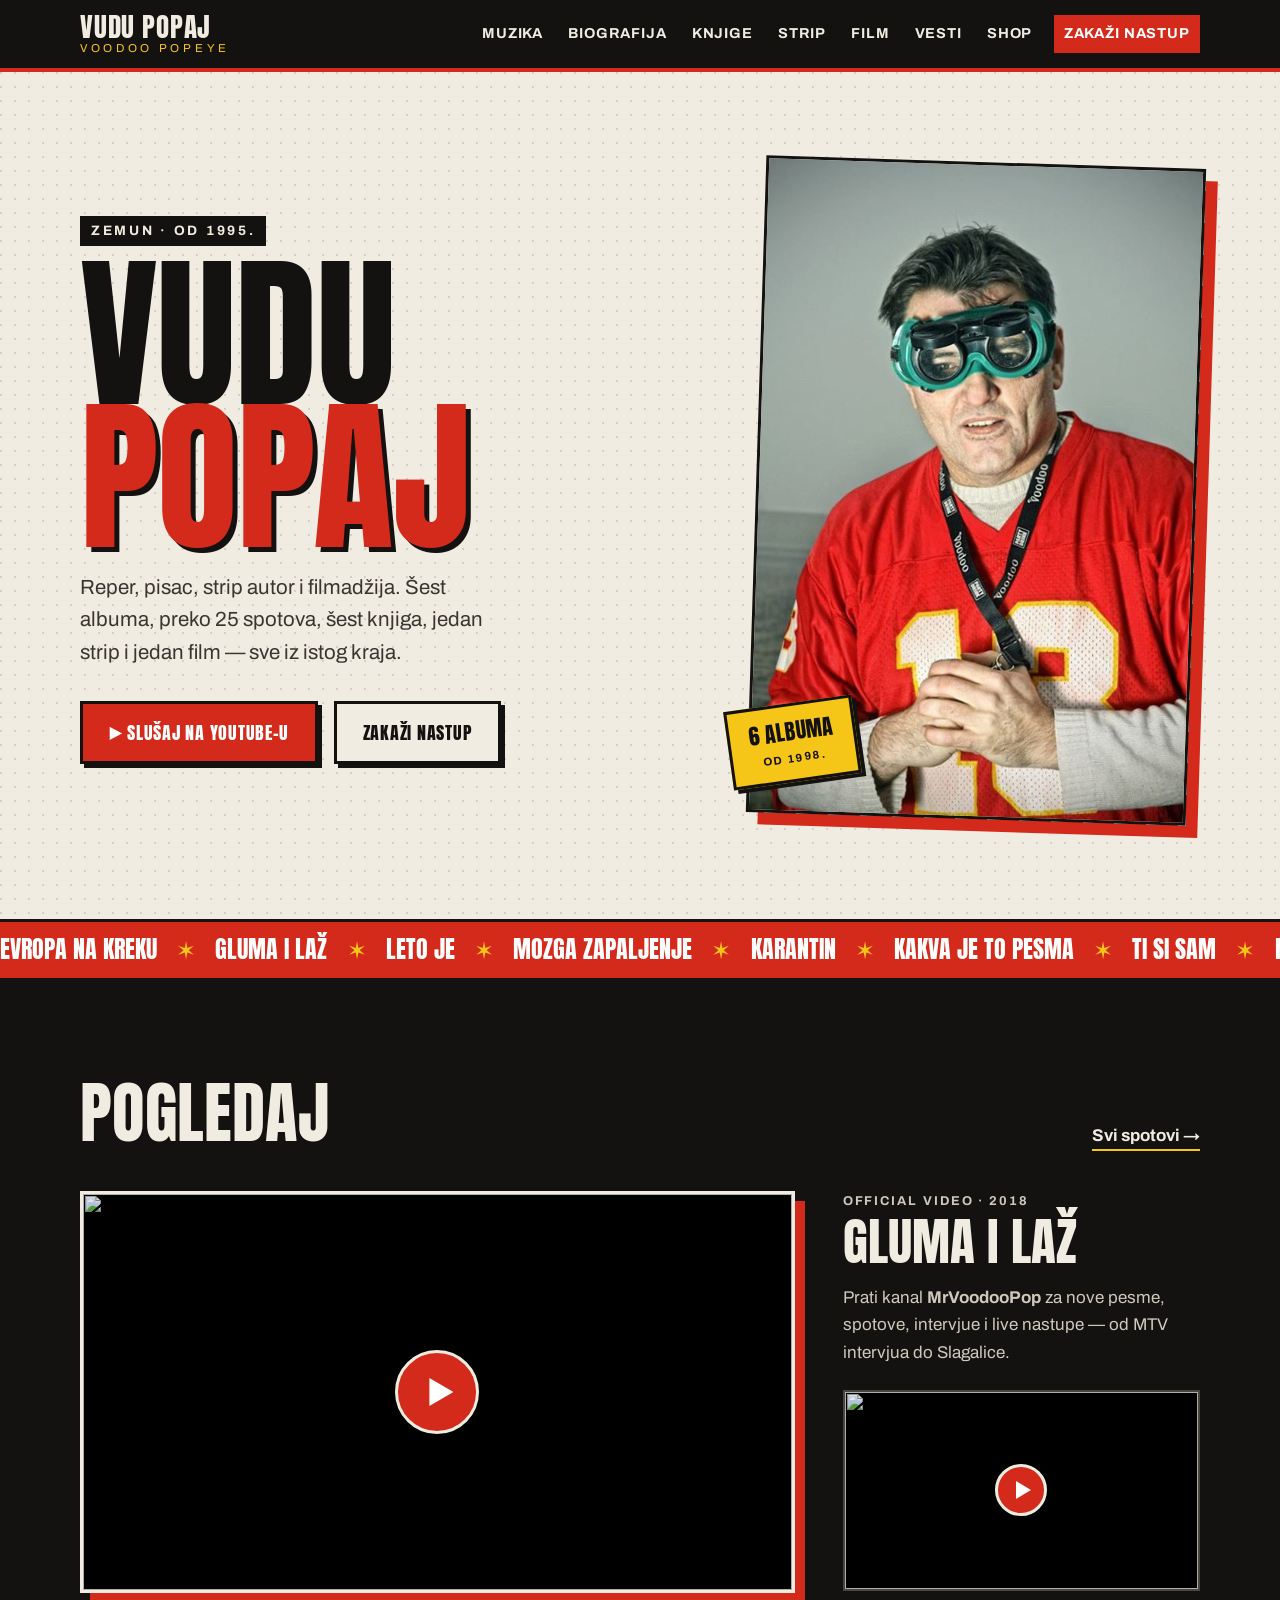
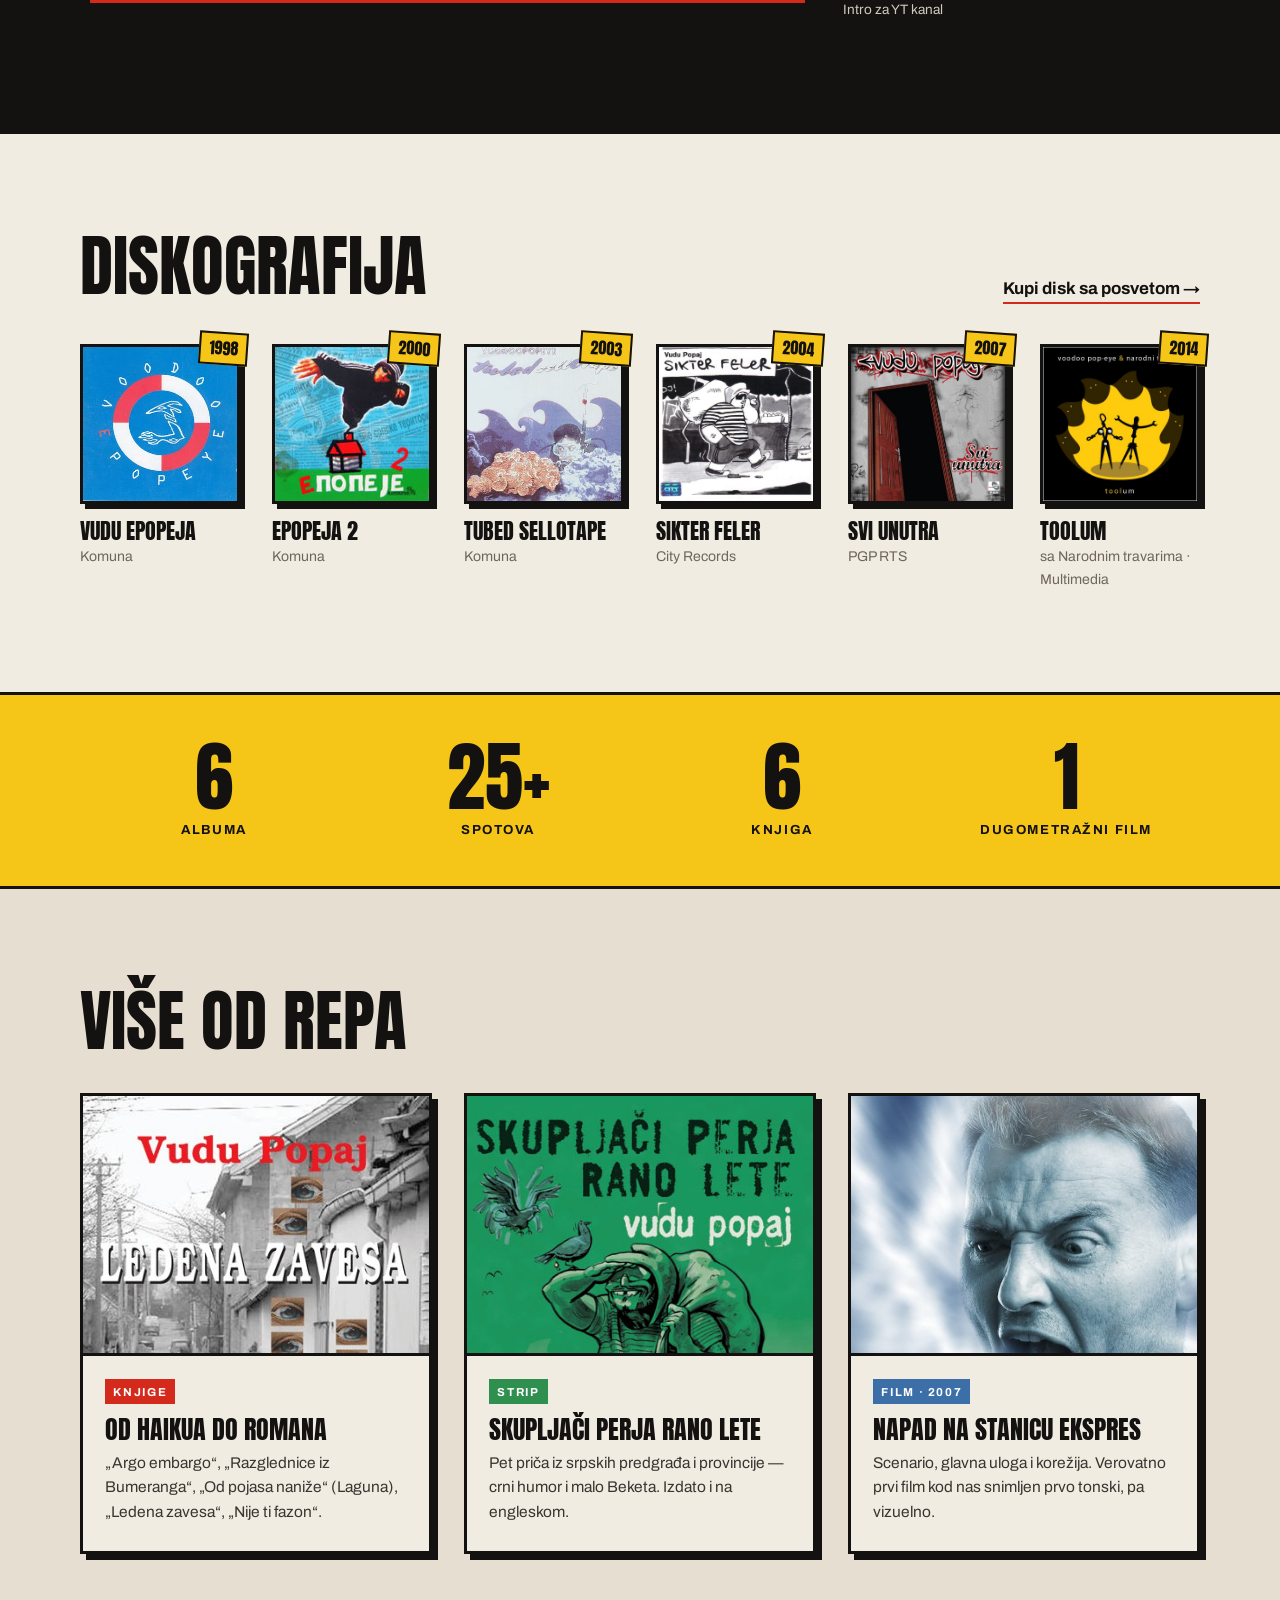
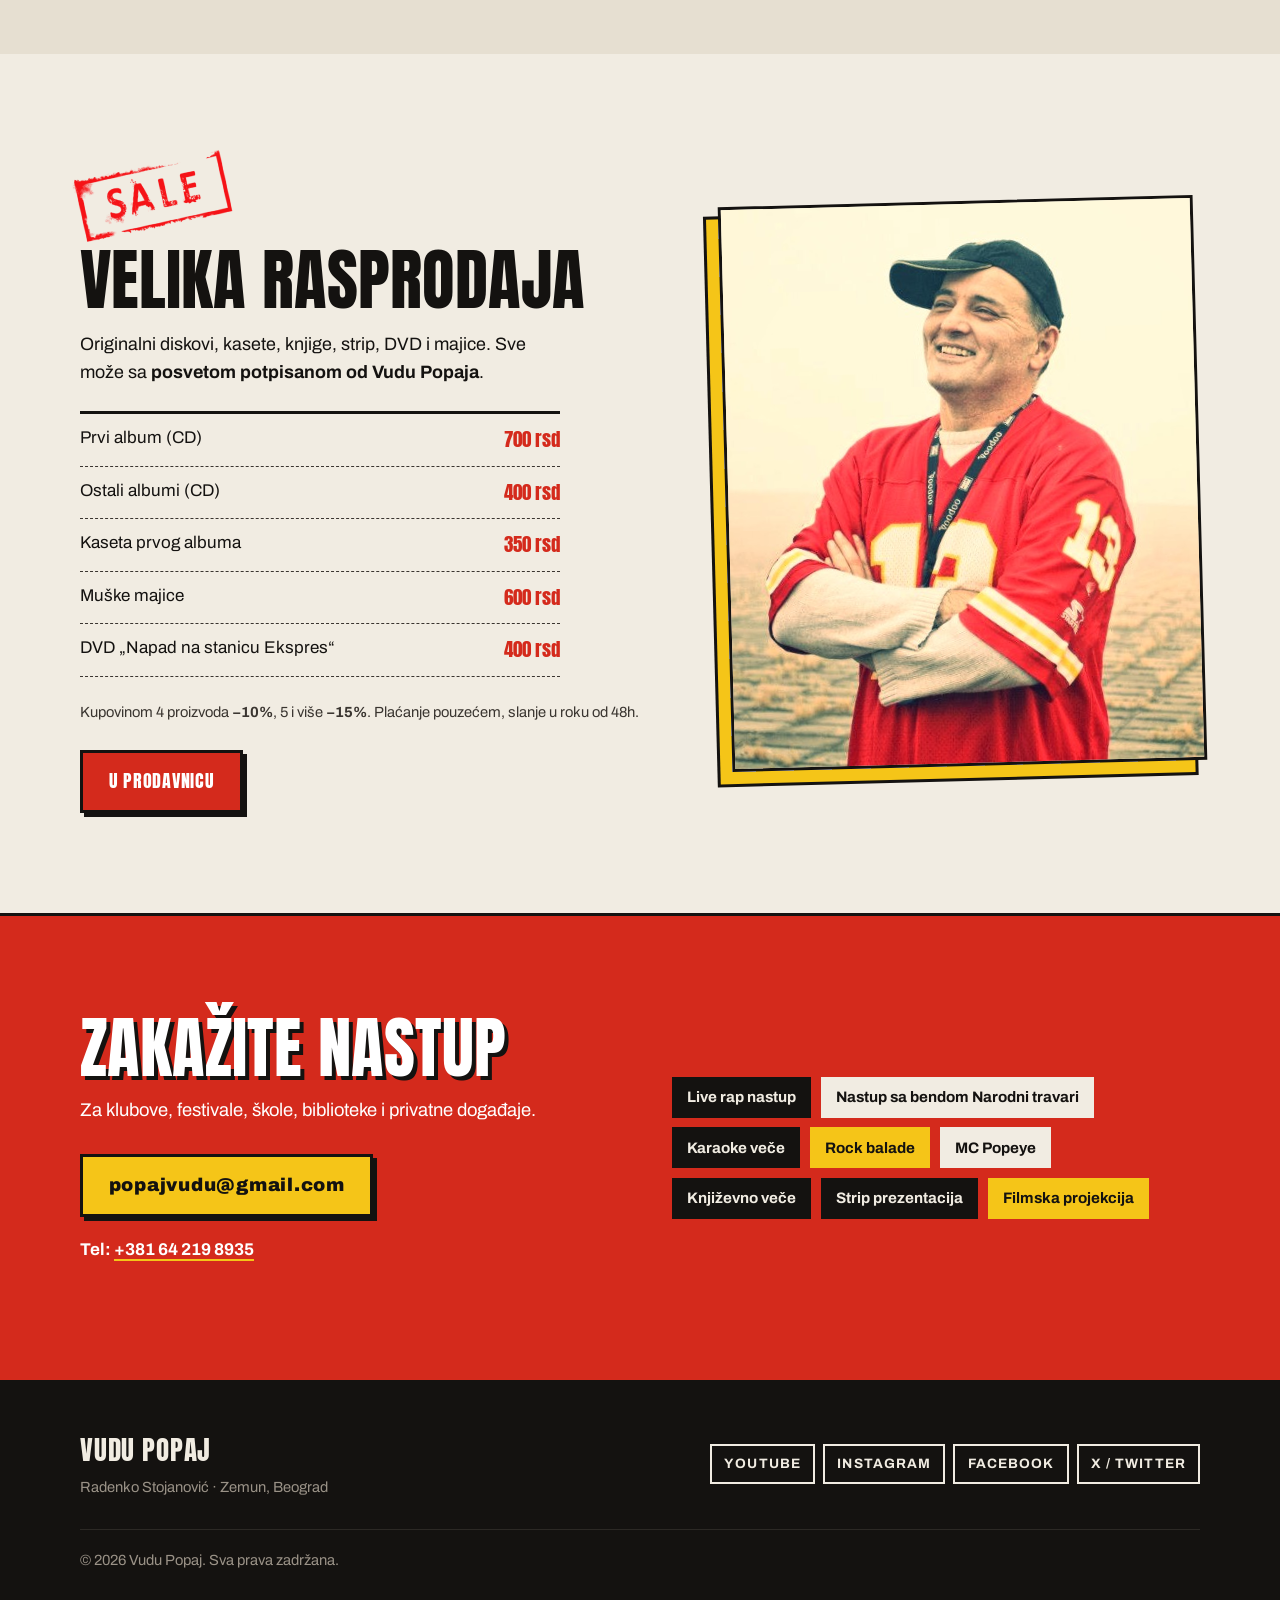
==== index.html @ 876f8668 "Novi sajt Vudu Popaj: 9 strana, shop sa korpom, booking, 404 Sadržaj prenet sa starog Wix sajta (vud" ====
<!doctype html>
<html lang="sr-Latn">
<head>
  <meta charset="utf-8">
  <meta name="viewport" content="width=device-width, initial-scale=1">
  <title>Vudu Popaj — Voodoo Popeye | Zvanični sajt</title>
  <meta name="description" content="Vudu Popaj (Voodoo Popeye) — reper, pisac, strip autor i filmski autor iz Zemuna. Muzika, knjige, strip, film, prodavnica i zakazivanje nastupa.">
  <link rel="icon" href="assets/favicon.svg" type="image/svg+xml">
  <link rel="apple-touch-icon" href="assets/apple-touch-icon.png">
  <meta name="theme-color" content="#141210">
  <!-- Pregled linka pri deljenju (Facebook, Viber, WhatsApp, X) -->
  <meta property="og:type" content="website">
  <meta property="og:site_name" content="Vudu Popaj">
  <meta property="og:locale" content="sr_RS">
  <meta property="og:title" content="Vudu Popaj — Voodoo Popeye | Zvanični sajt">
  <meta property="og:description" content="Vudu Popaj (Voodoo Popeye) — reper, pisac, strip autor i filmski autor iz Zemuna. Muzika, knjige, strip, film, prodavnica i zakazivanje nastupa.">
  <meta property="og:url" content="https://lolic89.github.io/voodoo/">
  <meta property="og:image" content="https://lolic89.github.io/voodoo/assets/og-image.jpg">
  <meta property="og:image:width" content="1200">
  <meta property="og:image:height" content="630">
  <meta name="twitter:card" content="summary_large_image">
  <link rel="canonical" href="https://lolic89.github.io/voodoo/">
  <link rel="preconnect" href="https://fonts.googleapis.com">
  <link rel="preconnect" href="https://fonts.gstatic.com" crossorigin>
  <link href="https://fonts.googleapis.com/css2?family=Anton&family=Archivo:wght@400;500;700;900&display=swap" rel="stylesheet">
  <link rel="stylesheet" href="css/style.css">
</head>
<body>

<!-- HEADER:START -->
<header class="site-header">
  <div class="wrap header-inner">
    <a href="index.html" class="logo" aria-label="Vudu Popaj — početna">
      <span class="logo-main">VUDU POPAJ</span>
      <span class="logo-sub">voodoo popeye</span>
    </a>
    <button class="nav-toggle" aria-expanded="false" aria-controls="main-nav">
      <span class="sr-only">Meni</span><span></span><span></span><span></span>
    </button>
    <nav id="main-nav" class="main-nav">
      <a href="muzika.html">Muzika</a>
      <a href="biografija.html">Biografija</a>
      <a href="knjige.html">Knjige</a>
      <a href="strip.html">Strip</a>
      <a href="film.html">Film</a>
      <a href="vesti.html">Vesti</a>
      <a href="prodavnica.html">Shop</a>
      <a href="nastupi.html" class="nav-cta">Zakaži nastup</a>
    </nav>
  </div>
</header>
<!-- HEADER:END -->

<main>

  <!-- ============ HERO ============ -->
  <section class="hero">
    <div class="wrap hero-grid">
      <div class="hero-text">
        <p class="kicker">Zemun &middot; od 1995.</p>
        <h1 class="hero-title">
          <span>Vudu</span>
          <span class="red">Popaj</span>
        </h1>
        <p class="hero-lead">
          Reper, pisac, strip autor i filmadžija. Šest albuma, preko 25 spotova,
          šest knjiga, jedan strip i jedan film — sve iz istog kraja.
        </p>
        <div class="hero-actions">
          <a class="btn btn-red" href="https://www.youtube.com/user/MrVoodooPop" target="_blank" rel="noopener">&#9654; Slušaj na YouTube-u</a>
          <a class="btn btn-ghost" href="nastupi.html">Zakaži nastup</a>
        </div>
      </div>
      <div class="hero-photo">
        <img src="assets/img/popaj-naocare.jpg" alt="Vudu Popaj u crvenom dresu sa zaštitnim naočarima" width="480" height="720">
        <span class="sticker sticker-yellow">6 albuma<br><small>od 1998.</small></span>
      </div>
    </div>
  </section>

  <!-- ============ TICKER ============ -->
  <div class="ticker" aria-hidden="true">
    <div class="ticker-track">
      <span>Evropa na kreku</span><span>Gluma i laž</span><span>Leto je</span><span>Mozga zapaljenje</span><span>Karantin</span><span>Kakva je to pesma</span><span>Ti si sam</span><span>Nemoj go u koprive</span><span>10 zapovesti</span>
      <span>Evropa na kreku</span><span>Gluma i laž</span><span>Leto je</span><span>Mozga zapaljenje</span><span>Karantin</span><span>Kakva je to pesma</span><span>Ti si sam</span><span>Nemoj go u koprive</span><span>10 zapovesti</span>
    </div>
  </div>

  <!-- ============ VIDEO ============ -->
  <section class="section video-section">
    <div class="wrap">
      <div class="section-head">
        <h2 class="section-title">Pogledaj</h2>
        <a class="link-arrow" href="muzika.html">Svi spotovi &rarr;</a>
      </div>
      <div class="video-grid">
        <div class="yt yt-main" data-id="Inr8miug-hM" data-title="Voodoo Popeye — Gluma i laž (Official Video) 2018">
          <img src="https://i.ytimg.com/vi/Inr8miug-hM/maxresdefault.jpg" alt="" loading="lazy">
          <button class="yt-play" aria-label="Pusti: Gluma i laž"></button>
        </div>
        <div class="video-side">
          <p class="video-label">Official video &middot; 2018</p>
          <h3 class="video-title">Gluma i laž</h3>
          <p>Prati kanal <strong>MrVoodooPop</strong> za nove pesme, spotove, intervjue i live nastupe — od MTV intervjua do Slagalice.</p>
          <div class="yt yt-small" data-id="f3SfybZRH_U" data-title="MrVoodooPop — intro za YouTube kanal">
            <img src="https://i.ytimg.com/vi/f3SfybZRH_U/hqdefault.jpg" alt="" loading="lazy">
            <button class="yt-play" aria-label="Pusti: intro za YouTube kanal"></button>
          </div>
          <p class="caption">Intro za YT kanal</p>
        </div>
      </div>
    </div>
  </section>

  <!-- ============ DISKOGRAFIJA ============ -->
  <section class="section discography">
    <div class="wrap">
      <div class="section-head">
        <h2 class="section-title">Diskografija</h2>
        <a class="link-arrow" href="prodavnica.html">Kupi disk sa posvetom &rarr;</a>
      </div>
      <ol class="albums">
        <li class="album">
          <img src="assets/img/album-vudu-epopeja.jpg" alt="Omot albuma Vudu epopeja" loading="lazy">
          <span class="album-year">1998</span>
          <h3>Vudu epopeja</h3>
          <p>Komuna</p>
        </li>
        <li class="album">
          <img src="assets/img/album-epopeja-2.jpg" alt="Omot albuma Epopeja 2" loading="lazy">
          <span class="album-year">2000</span>
          <h3>Epopeja 2</h3>
          <p>Komuna</p>
        </li>
        <li class="album">
          <img src="assets/img/album-tubed-sellotape.jpg" alt="Omot albuma Tubed sellotape" loading="lazy">
          <span class="album-year">2003</span>
          <h3>Tubed sellotape</h3>
          <p>Komuna</p>
        </li>
        <li class="album">
          <img src="assets/img/album-sikter-feler.jpg" alt="Omot albuma Sikter feler" loading="lazy">
          <span class="album-year">2004</span>
          <h3>Sikter feler</h3>
          <p>City Records</p>
        </li>
        <li class="album">
          <img src="assets/img/album-svi-unutra.jpg" alt="Omot albuma Svi unutra" loading="lazy">
          <span class="album-year">2007</span>
          <h3>Svi unutra</h3>
          <p>PGP RTS</p>
        </li>
        <li class="album">
          <img src="assets/img/album-toolum.jpg" alt="Omot albuma ToolUM" loading="lazy">
          <span class="album-year">2014</span>
          <h3>ToolUM</h3>
          <p>sa Narodnim travarima &middot; Multimedia</p>
        </li>
      </ol>
    </div>
  </section>

  <!-- ============ STATS ============ -->
  <section class="stats">
    <div class="wrap stats-grid">
      <div><strong>6</strong><span>albuma</span></div>
      <div><strong>25+</strong><span>spotova</span></div>
      <div><strong>6</strong><span>knjiga</span></div>
      <div><strong>1</strong><span>dugometražni film</span></div>
    </div>
  </section>

  <!-- ============ VIŠE OD REPA ============ -->
  <section class="section beyond">
    <div class="wrap">
      <div class="section-head">
        <h2 class="section-title">Više od repa</h2>
      </div>
      <div class="cards">
        <a class="card" href="knjige.html">
          <div class="card-img"><img src="assets/img/knjiga-ledena-zavesa.jpg" alt="Korica romana Ledena zavesa" loading="lazy"></div>
          <div class="card-body">
            <span class="tag">Knjige</span>
            <h3>Od haikua do romana</h3>
            <p>„Argo embargo“, „Razglednice iz Bumeranga“, „Od pojasa naniže“ (Laguna), „Ledena zavesa“, „Nije ti fazon“.</p>
          </div>
        </a>
        <a class="card" href="strip.html">
          <div class="card-img"><img src="assets/img/strip-skupljaci-perja.jpg" alt="Korica stripa Skupljači perja rano lete" loading="lazy"></div>
          <div class="card-body">
            <span class="tag tag-green">Strip</span>
            <h3>Skupljači perja rano lete</h3>
            <p>Pet priča iz srpskih predgrađa i provincije — crni humor i malo Beketa. Izdato i na engleskom.</p>
          </div>
        </a>
        <a class="card" href="film.html">
          <div class="card-img"><img src="assets/img/film-napad-na-stanicu-ekspres.jpg" alt="Poster filma Napad na stanicu Ekspres" loading="lazy"></div>
          <div class="card-body">
            <span class="tag tag-blue">Film &middot; 2007</span>
            <h3>Napad na stanicu Ekspres</h3>
            <p>Scenario, glavna uloga i korežija. Verovatno prvi film kod nas snimljen prvo tonski, pa vizuelno.</p>
          </div>
        </a>
      </div>
    </div>
  </section>

  <!-- ============ SHOP ============ -->
  <section class="section shop-teaser">
    <div class="wrap shop-grid">
      <div class="shop-text">
        <img class="sale-stamp" src="assets/img/sale-pecat.png" alt="Sale" width="240">
        <h2 class="section-title">Velika rasprodaja</h2>
        <p class="shop-lead">Originalni diskovi, kasete, knjige, strip, DVD i majice. Sve može sa <strong>posvetom potpisanom od Vudu Popaja</strong>.</p>
        <ul class="price-list">
          <li><span>Prvi album (CD)</span><b>700 rsd</b></li>
          <li><span>Ostali albumi (CD)</span><b>400 rsd</b></li>
          <li><span>Kaseta prvog albuma</span><b>350 rsd</b></li>
          <li><span>Muške majice</span><b>600 rsd</b></li>
          <li><span>DVD „Napad na stanicu Ekspres“</span><b>400 rsd</b></li>
        </ul>
        <p class="small">Kupovinom 4 proizvoda <b>−10%</b>, 5 i više <b>−15%</b>. Plaćanje pouzećem, slanje u roku od 48h.</p>
        <a class="btn btn-red" href="prodavnica.html">U prodavnicu</a>
      </div>
      <div class="shop-photo">
        <img src="assets/img/popaj-osmeh.jpg" alt="Vudu Popaj nasmejan, prekrštenih ruku" loading="lazy">
      </div>
    </div>
  </section>

  <!-- ============ BOOKING ============ -->
  <section class="section booking">
    <div class="wrap booking-grid">
      <div>
        <h2 class="section-title light">Zakažite nastup</h2>
        <p class="booking-lead">Za klubove, festivale, škole, biblioteke i privatne događaje.</p>
        <a class="btn btn-yellow" href="mailto:popajvudu@gmail.com?subject=Zakazivanje%20nastupa">popajvudu@gmail.com</a>
        <p class="booking-phone">Tel: <a href="tel:+381642198935">+381 64 219 8935</a></p>
      </div>
      <ul class="programs">
        <li>Live rap nastup</li>
        <li>Nastup sa bendom Narodni travari</li>
        <li>Karaoke veče</li>
        <li>Rock balade</li>
        <li>MC Popeye</li>
        <li>Književno veče</li>
        <li>Strip prezentacija</li>
        <li>Filmska projekcija</li>
      </ul>
    </div>
  </section>

</main>

<!-- FOOTER:START -->
<footer class="site-footer">
  <div class="wrap footer-inner">
    <div>
      <p class="logo-main">VUDU POPAJ</p>
      <p class="muted">Radenko Stojanović &middot; Zemun, Beograd</p>
    </div>
    <ul class="socials">
      <li><a href="https://www.youtube.com/user/MrVoodooPop" target="_blank" rel="noopener">YouTube</a></li>
      <li><a href="https://www.instagram.com/voodoopopeye/" target="_blank" rel="noopener">Instagram</a></li>
      <li><a href="https://www.facebook.com/VuduPopaj" target="_blank" rel="noopener">Facebook</a></li>
      <li><a href="https://twitter.com/VuduPopaj" target="_blank" rel="noopener">X / Twitter</a></li>
    </ul>
    <p class="muted copyright">&copy; <span id="year">2026</span> Vudu Popaj. Sva prava zadržana.</p>
  </div>
</footer>
<!-- FOOTER:END -->

<script src="js/main.js"></script>
</body>
</html>
---- css/style.css ----
/* =========================================================
   Vudu Popaj — glavni stilovi
   Paleta: papir, tuš, crveni dres, žuta (ToolUM)
   ========================================================= */
:root {
  --paper: #f1ece2;
  --paper-2: #e6dfd1;
  --ink: #141210;
  --ink-2: #3a3530;
  --muted: #6f675d;
  --red: #d42a1c;
  --red-dark: #a81d12;
  --yellow: #f5c518;
  --green: #2f8f4e;
  --blue: #3c6fa8;

  --font-display: "Anton", "Impact", "Arial Narrow Bold", sans-serif;
  --font-body: "Archivo", system-ui, -apple-system, "Segoe UI", Roboto, sans-serif;

  --wrap: 1200px;
  --gutter: clamp(16px, 4vw, 40px);
  --border: 3px solid var(--ink);
  --shadow: 6px 6px 0 var(--ink);
}

*, *::before, *::after { box-sizing: border-box; }

html { scroll-behavior: smooth; }

body {
  margin: 0;
  background: var(--paper);
  color: var(--ink);
  font-family: var(--font-body);
  font-size: 17px;
  line-height: 1.6;
  -webkit-font-smoothing: antialiased;
}

img { max-width: 100%; height: auto; display: block; }
a { color: inherit; }

.sr-only {
  position: absolute; width: 1px; height: 1px; padding: 0; margin: -1px;
  overflow: hidden; clip: rect(0 0 0 0); white-space: nowrap; border: 0;
}

.wrap {
  max-width: var(--wrap);
  margin-inline: auto;
  padding-inline: var(--gutter);
}

/* ---------- Dugmad ---------- */
.btn {
  display: inline-block;
  font-family: var(--font-display);
  font-size: 1.15rem;
  letter-spacing: .04em;
  text-transform: uppercase;
  text-decoration: none;
  padding: .75em 1.4em;
  border: var(--border);
  box-shadow: 4px 4px 0 var(--ink);
  transition: transform .12s ease, box-shadow .12s ease;
}
.btn:hover { transform: translate(-2px, -2px); box-shadow: 6px 6px 0 var(--ink); }
.btn:active { transform: translate(2px, 2px); box-shadow: 2px 2px 0 var(--ink); }
.btn-red { background: var(--red); color: #fff; }
.btn-ghost { background: var(--paper); color: var(--ink); }
.btn-yellow { background: var(--yellow); color: var(--ink); }

.link-arrow {
  font-weight: 700;
  text-decoration: none;
  border-bottom: 2px solid var(--red);
  white-space: nowrap;
}
.link-arrow:hover { color: var(--red); }

/* ---------- Header ---------- */
.site-header {
  position: sticky;
  top: 0;
  z-index: 50;
  background: var(--ink);
  color: var(--paper);
  border-bottom: 4px solid var(--red);
}
.header-inner {
  display: flex;
  align-items: center;
  justify-content: space-between;
  gap: 1rem;
  min-height: 68px;
}
.logo { text-decoration: none; display: flex; flex-direction: column; line-height: 1; }
.logo-main {
  font-family: var(--font-display);
  font-size: 1.7rem;
  letter-spacing: .03em;
  margin: 0;
}
.logo-sub {
  font-size: .72rem;
  text-transform: uppercase;
  letter-spacing: .32em;
  color: var(--yellow);
  margin-top: 3px;
}
.main-nav { display: flex; align-items: center; gap: .3rem; }
.main-nav a {
  text-decoration: none;
  font-weight: 700;
  font-size: .9rem;
  text-transform: uppercase;
  letter-spacing: .06em;
  padding: .5em .7em;
}
.main-nav a:hover { color: var(--yellow); }
.main-nav .nav-cta {
  background: var(--red);
  color: #fff;
  margin-left: .4rem;
}
.main-nav .nav-cta:hover { background: var(--yellow); color: var(--ink); }

.nav-toggle {
  display: none;
  background: none;
  border: 0;
  padding: 10px;
  cursor: pointer;
}
.nav-toggle span:not(.sr-only) {
  display: block;
  width: 26px;
  height: 3px;
  background: var(--paper);
  margin: 5px 0;
  transition: transform .2s, opacity .2s;
}

@media (max-width: 960px) {
  .nav-toggle { display: block; }
  .main-nav {
    position: absolute;
    top: 100%;
    left: 0;
    right: 0;
    flex-direction: column;
    align-items: stretch;
    background: var(--ink);
    border-bottom: 4px solid var(--red);
    padding: .5rem var(--gutter) 1.2rem;
    display: none;
  }
  .main-nav.open { display: flex; }
  .main-nav a { padding: .8em 0; border-bottom: 1px solid #2c2925; font-size: 1rem; }
  .main-nav .nav-cta { margin: 1rem 0 0; text-align: center; border: 0; }
  .nav-toggle[aria-expanded="true"] span:nth-child(2) { transform: translateY(8px) rotate(45deg); }
  .nav-toggle[aria-expanded="true"] span:nth-child(3) { opacity: 0; }
  .nav-toggle[aria-expanded="true"] span:nth-child(4) { transform: translateY(-8px) rotate(-45deg); }
}

/* ---------- Hero ---------- */
.hero {
  position: relative;
  overflow: hidden;
  padding-block: clamp(40px, 7vw, 90px) clamp(48px, 8vw, 100px);
  background:
    radial-gradient(circle at 1px 1px, rgba(20,18,16,.13) 1px, transparent 0) 0 0 / 14px 14px,
    var(--paper);
}
.hero-grid {
  display: grid;
  grid-template-columns: 1.15fr .85fr;
  gap: clamp(28px, 5vw, 64px);
  align-items: center;
}
.kicker {
  display: inline-block;
  margin: 0 0 1rem;
  font-weight: 700;
  text-transform: uppercase;
  letter-spacing: .2em;
  font-size: .85rem;
  background: var(--ink);
  color: var(--paper);
  padding: .3em .8em;
}
.hero-title {
  font-family: var(--font-display);
  font-weight: 400;
  font-size: clamp(4.2rem, 13vw, 10.5rem);
  line-height: .86;
  text-transform: uppercase;
  margin: 0 0 1.4rem;
  letter-spacing: -.005em;
}
.hero-title span { display: block; }
.hero-title .red {
  color: var(--red);
  -webkit-text-stroke: 0;
  text-shadow: 5px 5px 0 var(--ink);
}
.hero-lead {
  font-size: clamp(1.05rem, 1.6vw, 1.3rem);
  max-width: 34ch;
  margin: 0 0 2rem;
  color: var(--ink-2);
}
.hero-actions { display: flex; flex-wrap: wrap; gap: 1rem; }

.hero-photo { position: relative; justify-self: center; max-width: 440px; width: 100%; }
.hero-photo img {
  width: 100%;
  border: var(--border);
  box-shadow: 12px 12px 0 var(--red);
  transform: rotate(1.8deg);
}
.sticker {
  position: absolute;
  font-family: var(--font-display);
  text-transform: uppercase;
  line-height: 1;
  text-align: center;
  border: var(--border);
  padding: .7em .9em;
}
.sticker small { font-family: var(--font-body); font-weight: 700; font-size: .7rem; letter-spacing: .15em; }
.sticker-yellow {
  background: var(--yellow);
  font-size: 1.35rem;
  left: -28px;
  bottom: 36px;
  transform: rotate(-8deg);
  box-shadow: 4px 4px 0 var(--ink);
}

@media (max-width: 820px) {
  .hero-grid { grid-template-columns: 1fr; }
  .hero-photo { max-width: 340px; margin-top: 1rem; }
  .sticker-yellow { left: -8px; }
}

/* ---------- Ticker ---------- */
.ticker {
  background: var(--red);
  color: #fff;
  border-block: var(--border);
  overflow: hidden;
  white-space: nowrap;
}
.ticker-track {
  display: inline-flex;
  animation: ticker 40s linear infinite;
}
.ticker-track span {
  font-family: var(--font-display);
  text-transform: uppercase;
  font-size: 1.5rem;
  padding: .55rem 0;
}
.ticker-track span::after {
  content: "✶";
  color: var(--yellow);
  margin: 0 1.2rem;
}
@keyframes ticker { to { transform: translateX(-50%); } }
@media (prefers-reduced-motion: reduce) { .ticker-track { animation: none; } }

/* ---------- Sekcije ---------- */
.section { padding-block: clamp(56px, 8vw, 100px); }
.section-head {
  display: flex;
  justify-content: space-between;
  align-items: baseline;
  flex-wrap: wrap;
  gap: .5rem 1.5rem;
  margin-bottom: clamp(24px, 4vw, 40px);
}
.section-title {
  font-family: var(--font-display);
  font-weight: 400;
  text-transform: uppercase;
  font-size: clamp(2.4rem, 6vw, 4.2rem);
  line-height: .95;
  margin: 0;
}
.section-title.light { color: var(--paper); }

/* ---------- Video ---------- */
.video-section { background: var(--ink); color: var(--paper); }
.video-section .link-arrow { border-color: var(--yellow); }
.video-section .link-arrow:hover { color: var(--yellow); }
.video-grid {
  display: grid;
  grid-template-columns: 2fr 1fr;
  gap: clamp(20px, 4vw, 48px);
  align-items: start;
}
.yt {
  position: relative;
  aspect-ratio: 16 / 9;
  background: #000;
  overflow: hidden;
  cursor: pointer;
}
.yt-main { border: 3px solid var(--paper); box-shadow: 10px 10px 0 var(--red); }
.yt img { width: 100%; height: 100%; object-fit: cover; transition: transform .3s, opacity .3s; opacity: .9; }
.yt:hover img { transform: scale(1.03); opacity: 1; }
.yt iframe { position: absolute; inset: 0; width: 100%; height: 100%; border: 0; }
.yt-play {
  position: absolute;
  inset: 50% auto auto 50%;
  transform: translate(-50%, -50%);
  width: 84px;
  height: 84px;
  border-radius: 50%;
  background: var(--red);
  border: 3px solid var(--paper);
  cursor: pointer;
  transition: transform .15s, background .15s;
}
.yt-play::before {
  content: "";
  position: absolute;
  left: 52%;
  top: 50%;
  transform: translate(-40%, -50%);
  border-style: solid;
  border-width: 14px 0 14px 24px;
  border-color: transparent transparent transparent #fff;
}
.yt:hover .yt-play { transform: translate(-50%, -50%) scale(1.08); }
.yt-small .yt-play { width: 52px; height: 52px; }
.yt-small .yt-play::before { border-width: 9px 0 9px 15px; }

.video-label {
  margin: 0;
  color: var(--yellow);
  font-weight: 700;
  text-transform: uppercase;
  letter-spacing: .15em;
  font-size: .8rem;
}
.video-title {
  font-family: var(--font-display);
  font-weight: 400;
  text-transform: uppercase;
  font-size: clamp(2.2rem, 4vw, 3.2rem);
  line-height: 1;
  margin: .3rem 0 1rem;
}
.video-side p { color: #cfc8bc; }
.video-side .yt-small { margin-top: 1.5rem; border: 2px solid #4a453f; }
.caption { font-size: .85rem; margin-top: .5rem; }

@media (max-width: 820px) {
  .video-grid { grid-template-columns: 1fr; }
}

/* ---------- Diskografija ---------- */
.albums {
  list-style: none;
  margin: 0;
  padding: 0;
  display: grid;
  grid-template-columns: repeat(6, 1fr);
  gap: clamp(18px, 3vw, 32px);
}
@media (max-width: 960px) { .albums { grid-template-columns: repeat(3, 1fr); row-gap: 2.2rem; } }
@media (max-width: 520px) { .albums { grid-template-columns: repeat(2, 1fr); } }
.album { position: relative; }
.album img {
  width: 100%;
  aspect-ratio: 1;
  object-fit: cover;
  border: var(--border);
  box-shadow: 5px 5px 0 var(--ink);
  transition: transform .2s ease, box-shadow .2s ease;
  background: var(--paper-2);
}
.album:hover img { transform: translate(-3px, -3px) rotate(-1.5deg); box-shadow: 9px 9px 0 var(--red); }
.album-year {
  position: absolute;
  top: -12px;
  right: -8px;
  background: var(--yellow);
  border: 2px solid var(--ink);
  font-family: var(--font-display);
  font-size: 1rem;
  padding: .1em .5em;
  transform: rotate(4deg);
}
.album h3 {
  font-family: var(--font-display);
  font-weight: 400;
  text-transform: uppercase;
  font-size: 1.35rem;
  line-height: 1.1;
  margin: 1rem 0 .15rem;
}
.album p { margin: 0; font-size: .88rem; color: var(--muted); }

/* ---------- Stats ---------- */
.stats {
  background: var(--yellow);
  border-block: var(--border);
  padding-block: clamp(28px, 4vw, 44px);
}
.stats-grid {
  display: grid;
  grid-template-columns: repeat(4, 1fr);
  gap: 1rem;
  text-align: center;
}
.stats strong {
  display: block;
  font-family: var(--font-display);
  font-weight: 400;
  font-size: clamp(2.8rem, 7vw, 4.8rem);
  line-height: 1;
}
.stats span {
  font-weight: 700;
  text-transform: uppercase;
  letter-spacing: .12em;
  font-size: .82rem;
}
@media (max-width: 600px) {
  .stats-grid { grid-template-columns: repeat(2, 1fr); row-gap: 1.6rem; }
}

/* ---------- Kartice ---------- */
.beyond { background: var(--paper-2); }
.cards {
  display: grid;
  grid-template-columns: repeat(3, 1fr);
  gap: clamp(20px, 3vw, 32px);
}
.card {
  display: flex;
  flex-direction: column;
  text-decoration: none;
  background: var(--paper);
  border: var(--border);
  box-shadow: var(--shadow);
  transition: transform .15s ease, box-shadow .15s ease;
}
.card:hover { transform: translate(-3px, -3px); box-shadow: 9px 9px 0 var(--ink); }
.card-img {
  aspect-ratio: 4 / 3;
  overflow: hidden;
  border-bottom: var(--border);
  background: var(--ink);
}
.card-img img { width: 100%; height: 100%; object-fit: cover; object-position: top; transition: transform .4s; }
.card:hover .card-img img { transform: scale(1.04); }
.card-body { padding: 1.3rem 1.4rem 1.6rem; }
.card h3 {
  font-family: var(--font-display);
  font-weight: 400;
  text-transform: uppercase;
  font-size: 1.6rem;
  line-height: 1.05;
  margin: .7rem 0 .5rem;
}
.card p { margin: 0; color: var(--ink-2); font-size: .97rem; }
.tag {
  display: inline-block;
  background: var(--red);
  color: #fff;
  font-weight: 700;
  font-size: .72rem;
  text-transform: uppercase;
  letter-spacing: .14em;
  padding: .3em .7em;
}
.tag-green { background: var(--green); }
.tag-blue { background: var(--blue); }

@media (max-width: 900px) {
  .cards { grid-template-columns: 1fr; max-width: 520px; margin-inline: auto; }
}

/* ---------- Shop ---------- */
.shop-grid {
  display: grid;
  grid-template-columns: 1.1fr .9fr;
  gap: clamp(28px, 5vw, 64px);
  align-items: center;
}
.sale-stamp { width: 170px; transform: rotate(-6deg); margin: 0 0 .5rem -10px; }
.shop-lead { font-size: 1.12rem; max-width: 46ch; }
.price-list {
  list-style: none;
  margin: 1.5rem 0;
  padding: 0;
  border-top: var(--border);
  max-width: 480px;
}
.price-list li {
  display: flex;
  justify-content: space-between;
  gap: 1rem;
  padding: .65rem 0;
  border-bottom: 1px dashed var(--ink-2);
}
.price-list b { font-family: var(--font-display); font-weight: 400; font-size: 1.2rem; color: var(--red); white-space: nowrap; }
.small { font-size: .92rem; color: var(--ink-2); margin-bottom: 1.6rem; }
.shop-photo img {
  border: var(--border);
  box-shadow: -12px 12px 0 var(--yellow), -12px 12px 0 3px var(--ink);
  transform: rotate(-1.5deg);
}
@media (max-width: 820px) {
  .shop-grid { grid-template-columns: 1fr; }
  .shop-photo { max-width: 420px; }
}

/* ---------- Booking ---------- */
.booking { background: var(--red); color: #fff; border-top: var(--border); }
.booking-grid {
  display: grid;
  grid-template-columns: 1fr 1fr;
  gap: clamp(28px, 5vw, 64px);
  align-items: center;
}
.booking .section-title { color: #fff; text-shadow: 4px 4px 0 var(--ink); }
.booking-lead { font-size: 1.15rem; margin: 1rem 0 1.8rem; }
.booking .btn { text-transform: none; font-family: var(--font-body); font-weight: 900; }
.booking-phone { margin-top: 1.2rem; font-weight: 700; }
.booking-phone a { text-decoration: none; border-bottom: 2px solid var(--yellow); }
.programs {
  list-style: none;
  margin: 0;
  padding: 0;
  display: flex;
  flex-wrap: wrap;
  gap: .6rem;
}
.programs li {
  background: var(--ink);
  color: var(--paper);
  font-weight: 700;
  padding: .55em 1em;
  font-size: .95rem;
}
.programs li:nth-child(3n+2) { background: var(--paper); color: var(--ink); }
.programs li:nth-child(4n) { background: var(--yellow); color: var(--ink); }
@media (max-width: 820px) {
  .booking-grid { grid-template-columns: 1fr; }
}

/* ---------- Footer ---------- */
.site-footer {
  background: var(--ink);
  color: var(--paper);
  padding-block: 48px;
}
.footer-inner {
  display: grid;
  grid-template-columns: 1fr auto;
  gap: 1.5rem 2rem;
  align-items: center;
}
.muted { color: #9a9287; margin: .3rem 0 0; font-size: .92rem; }
.socials { list-style: none; margin: 0; padding: 0; display: flex; flex-wrap: wrap; gap: .5rem; }
.socials a {
  display: inline-block;
  text-decoration: none;
  font-weight: 700;
  font-size: .85rem;
  text-transform: uppercase;
  letter-spacing: .08em;
  border: 2px solid var(--paper);
  padding: .5em .9em;
}
.socials a:hover { background: var(--yellow); color: var(--ink); border-color: var(--yellow); }
.copyright { grid-column: 1 / -1; border-top: 1px solid #2c2925; padding-top: 1.2rem; }
@media (max-width: 700px) {
  .footer-inner { grid-template-columns: 1fr; }
}

/* ---------- Aktivna stavka menija ---------- */
.main-nav a.active { color: var(--yellow); box-shadow: inset 0 -3px 0 var(--yellow); }
@media (max-width: 960px) { .main-nav a.active { box-shadow: none; } }

/* ---------- Unutrašnje strane: hero ---------- */
.page-hero {
  padding-block: clamp(40px, 6vw, 80px) clamp(32px, 5vw, 56px);
  border-bottom: var(--border);
  background:
    radial-gradient(circle at 1px 1px, rgba(20,18,16,.13) 1px, transparent 0) 0 0 / 14px 14px,
    var(--paper);
}
.page-title {
  font-family: var(--font-display);
  font-weight: 400;
  text-transform: uppercase;
  font-size: clamp(4rem, 14vw, 9rem);
  line-height: .85;
  margin: 0 0 1.2rem;
  color: var(--red);
  text-shadow: 5px 5px 0 var(--ink);
}
.page-lead { font-size: clamp(1.05rem, 1.6vw, 1.25rem); max-width: 56ch; margin: 0 0 1.8rem; color: var(--ink-2); }
.jump { display: flex; flex-wrap: wrap; gap: .5rem; }
.jump a {
  text-decoration: none;
  font-weight: 700;
  font-size: .85rem;
  text-transform: uppercase;
  letter-spacing: .08em;
  border: 2px solid var(--ink);
  padding: .45em .9em;
  background: var(--paper);
}
.jump a:hover { background: var(--ink); color: var(--paper); }

.alt-bg { background: var(--paper-2); }
.btn-sm { font-size: .95rem; padding: .6em 1.1em; }
section[id] { scroll-margin-top: 80px; }

/* ---------- Diskografija (detaljno) ---------- */
.disc-list { display: grid; grid-template-columns: repeat(2, 1fr); gap: clamp(20px, 3vw, 36px); }
.disc {
  display: grid;
  grid-template-columns: 180px 1fr;
  gap: 1.4rem;
  align-items: start;
  padding: 1.2rem;
  background: var(--paper);
  border: var(--border);
  box-shadow: var(--shadow);
}
.disc img { width: 100%; aspect-ratio: 1; object-fit: cover; border: 2px solid var(--ink); }
.disc-meta {
  margin: 0;
  font-size: .8rem;
  font-weight: 700;
  text-transform: uppercase;
  letter-spacing: .1em;
  color: var(--muted);
}
.disc-no {
  display: inline-block;
  background: var(--yellow);
  color: var(--ink);
  border: 2px solid var(--ink);
  font-family: var(--font-display);
  font-weight: 400;
  letter-spacing: .02em;
  padding: 0 .4em;
  margin-right: .4em;
}
.disc h3 {
  font-family: var(--font-display);
  font-weight: 400;
  text-transform: uppercase;
  font-size: clamp(1.8rem, 3vw, 2.4rem);
  line-height: 1;
  margin: .5rem 0 .6rem;
}
.disc p:not(.disc-meta) { margin: 0; color: var(--ink-2); font-size: .97rem; }
.disc-actions { margin-top: 1.1rem; }
@media (max-width: 960px) { .disc-list { grid-template-columns: 1fr; } }
@media (max-width: 520px) {
  .disc { grid-template-columns: 96px 1fr; gap: 1rem; padding: 1rem; }
}

/* ---------- Video kartice ---------- */
.vgrid { display: grid; grid-template-columns: repeat(2, 1fr); gap: clamp(20px, 3vw, 36px); }
.vgrid-3 { grid-template-columns: repeat(3, 1fr); }
.vcard { margin: 0; }
.vcard .yt { border: var(--border); box-shadow: 5px 5px 0 var(--ink); }
.video-section .vcard .yt { border-color: var(--paper); box-shadow: 5px 5px 0 var(--red); }
.vcard figcaption { padding-top: .9rem; }
.vcard h3 {
  font-family: var(--font-display);
  font-weight: 400;
  text-transform: uppercase;
  font-size: 1.5rem;
  line-height: 1.05;
  margin: 0 0 .2rem;
}
.vcard p { margin: 0; font-size: .92rem; color: var(--muted); }
.video-section .vcard p { color: #b8b0a4; }
.vgrid-3 .yt-play, .vgrid .yt-play { width: 64px; height: 64px; }
.vgrid .yt-play::before { border-width: 11px 0 11px 19px; }
@media (max-width: 900px) { .vgrid-3 { grid-template-columns: repeat(2, 1fr); } }
@media (max-width: 620px) { .vgrid, .vgrid-3 { grid-template-columns: 1fr; } }

/* ---------- Saradnje (lista) ---------- */
.credits { list-style: none; margin: 0; padding: 0; border-top: var(--border); }
.credits li {
  display: grid;
  grid-template-columns: 110px 1fr;
  gap: 1rem;
  padding: 1.1rem 0;
  border-bottom: 1px dashed var(--ink-2);
}
.credits-year {
  font-family: var(--font-display);
  font-size: 1.7rem;
  line-height: 1;
  color: var(--red);
}
.credits h3 { margin: 0 0 .2rem; font-size: 1.1rem; font-weight: 900; }
.credits p { margin: 0; color: var(--ink-2); }
@media (max-width: 520px) { .credits li { grid-template-columns: 1fr; gap: .2rem; } }

.cta-shop { border-left: 3px solid rgba(255,255,255,.4); padding-left: clamp(0px, 4vw, 48px); }
@media (max-width: 820px) { .cta-shop { border-left: 0; padding-left: 0; border-top: 3px solid rgba(255,255,255,.4); padding-top: 1.5rem; } }

/* ---------- Biografija ---------- */
.bio-hero {
  display: grid;
  grid-template-columns: 1.3fr .7fr;
  gap: clamp(28px, 5vw, 64px);
  align-items: center;
}
.bio-hero .page-lead { max-width: 60ch; margin-bottom: 1rem; }
.bio-photo { margin: 0; justify-self: center; max-width: 380px; width: 100%; }
.bio-photo img {
  border: var(--border);
  box-shadow: 12px 12px 0 var(--yellow), 12px 12px 0 3px var(--ink);
  transform: rotate(-2deg);
}
@media (max-width: 820px) {
  .bio-hero { grid-template-columns: 1fr; }
  .bio-photo { max-width: 320px; margin-top: .5rem; }
}

.facts { background: var(--ink); color: var(--paper); border-bottom: 4px solid var(--red); }
.facts-grid {
  display: grid;
  grid-template-columns: repeat(5, 1fr);
}
.facts-grid div {
  padding: 1.3rem 1rem 1.3rem 0;
  border-right: 1px solid #2c2925;
}
.facts-grid div + div { padding-left: 1.2rem; }
.facts-grid div:last-child { border-right: 0; }
.facts span {
  display: block;
  font-size: .72rem;
  font-weight: 700;
  text-transform: uppercase;
  letter-spacing: .16em;
  color: var(--yellow);
  margin-bottom: .3rem;
}
.facts strong { font-family: var(--font-display); font-weight: 400; font-size: 1.3rem; line-height: 1.15; }
@media (max-width: 900px) {
  .facts-grid { grid-template-columns: repeat(2, 1fr); }
  .facts-grid div { border-right: 0; border-bottom: 1px solid #2c2925; padding-left: 0 !important; }
  .facts-grid div:last-child { grid-column: 1 / -1; border-bottom: 0; }
}

.lang-switch { display: inline-flex; border: var(--border); }
.lang-switch button {
  font: 700 .85rem var(--font-body);
  text-transform: uppercase;
  letter-spacing: .08em;
  background: var(--paper);
  color: var(--ink);
  border: 0;
  padding: .55em 1em;
  cursor: pointer;
}
.lang-switch button + button { border-left: var(--border); }
.lang-switch button[aria-pressed="true"] { background: var(--ink); color: var(--paper); }

.legend { display: flex; flex-wrap: wrap; gap: .5rem 1.2rem; margin-bottom: 2rem; }
.cat { display: inline-flex; align-items: center; gap: .45rem; font-size: .85rem; font-weight: 700; }
.cat::before { content: ""; width: 14px; height: 14px; border: 2px solid var(--ink); background: var(--dot); }
.cat-muzika, .m-muzika { --dot: var(--red); }
.cat-knjiga, .m-knjiga { --dot: var(--green); }
.cat-film, .m-film { --dot: var(--blue); }
.cat-angazman, .m-angazman { --dot: var(--yellow); }
.cat-nagrada, .m-nagrada { --dot: var(--ink); }

.decade {
  font-family: var(--font-display);
  font-weight: 400;
  text-transform: uppercase;
  font-size: clamp(2rem, 4vw, 2.8rem);
  line-height: 1;
  margin: 2.6rem 0 1rem;
  display: inline-block;
  background: var(--yellow);
  border: var(--border);
  padding: .15em .45em;
  transform: rotate(-1.5deg);
}
.timeline-wrap > .decade:first-child { margin-top: 0; }
.timeline {
  list-style: none;
  margin: 0;
  padding: 0 0 0 1.6rem;
  position: relative;
}
.timeline::before {
  content: "";
  position: absolute;
  left: 7px;
  top: .4rem;
  bottom: .4rem;
  width: 3px;
  background: var(--ink);
}
.timeline li {
  position: relative;
  display: grid;
  grid-template-columns: 76px 1fr;
  gap: 1rem;
  padding: .7rem 0;
  border-bottom: 1px dashed rgba(20,18,16,.25);
}
.timeline li::before {
  content: "";
  position: absolute;
  left: calc(-1.6rem + 1px);
  top: 1.05rem;
  width: 15px;
  height: 15px;
  background: var(--dot);
  border: 2px solid var(--ink);
}
.tl-year { font-family: var(--font-display); font-size: 1.35rem; line-height: 1.2; }
.timeline p { margin: 0; color: var(--ink-2); }
.timeline strong { color: var(--ink); }
.tl-big { background: rgba(212, 42, 28, .07); }
.tl-big p { font-size: 1.08rem; }
.tl-big::before { width: 19px !important; height: 19px !important; left: calc(-1.6rem - 1px) !important; top: .95rem !important; }
@media (max-width: 520px) {
  .timeline li { grid-template-columns: 1fr; gap: 0; }
}
.en-note {
  margin: 2rem 0 0;
  padding: 1.3rem 1.5rem;
  border: var(--border);
  background: var(--paper-2);
  max-width: 75ch;
}

.quote-band { background: var(--red); color: #fff; border-block: var(--border); padding-block: clamp(48px, 7vw, 88px); }
.quote-band blockquote { margin: 0; max-width: 900px; }
.quote-band p {
  font-family: var(--font-display);
  font-size: clamp(1.9rem, 4.6vw, 3.4rem);
  line-height: 1.08;
  text-transform: uppercase;
  margin: 0 0 1rem;
  text-shadow: 3px 3px 0 var(--ink);
}
.quote-band cite { font-style: normal; font-weight: 700; color: var(--yellow); }

.next-links { display: grid; grid-template-columns: repeat(4, 1fr); gap: clamp(14px, 2vw, 24px); }
.next-links a {
  display: flex;
  flex-direction: column;
  text-decoration: none;
  background: var(--paper);
  border: var(--border);
  box-shadow: var(--shadow);
  padding: 1.2rem 1.3rem 1.4rem;
  font-family: var(--font-display);
  font-size: 2rem;
  text-transform: uppercase;
  line-height: 1.05;
  transition: transform .15s, box-shadow .15s, background .15s;
}
.next-links a:hover { transform: translate(-3px, -3px); box-shadow: 9px 9px 0 var(--ink); background: var(--yellow); }
.next-links span { font-size: 1rem; color: var(--red); margin-bottom: .5rem; }
.next-links small { font-family: var(--font-body); font-size: .88rem; text-transform: none; font-weight: 500; color: var(--ink-2); margin-top: .4rem; }
@media (max-width: 900px) { .next-links { grid-template-columns: repeat(2, 1fr); } }

/* ---------- Varijante page-hero ---------- */
.page-title-md { font-size: clamp(3rem, 8vw, 6.2rem); line-height: .9; }
.page-hero-green .page-title { color: var(--green); }
.page-hero-dark {
  background:
    radial-gradient(circle at 1px 1px, rgba(255,255,255,.08) 1px, transparent 0) 0 0 / 14px 14px,
    var(--ink);
  color: var(--paper);
  border-bottom-color: var(--red);
}
.page-hero-dark .page-lead { color: #cfc8bc; }
.page-hero-dark .page-title { text-shadow: 5px 5px 0 #000; }
.kicker-light { background: var(--yellow); color: var(--ink); }

.feature-hero {
  display: grid;
  grid-template-columns: 1.3fr .7fr;
  gap: clamp(28px, 5vw, 64px);
  align-items: center;
}
.feature-hero-rev { grid-template-columns: .55fr 1.45fr; }
.feature-hero .page-lead { max-width: 54ch; }
.feature-cover { margin: 0; justify-self: center; max-width: 360px; width: 100%; }
.feature-cover img {
  border: var(--border);
  box-shadow: 12px 12px 0 var(--red), 12px 12px 0 3px var(--ink);
  transform: rotate(2deg);
}
.page-hero-dark .feature-cover img { border-color: var(--paper); box-shadow: 12px 12px 0 var(--red); }
.feature-cover-sm { max-width: 260px; }
.feature-cover-sm img { box-shadow: 10px 10px 0 var(--blue), 10px 10px 0 3px var(--ink); transform: rotate(-2deg); }
#english .section-title { margin-bottom: .4rem; }
#english .page-lead { margin-bottom: 1rem; }
#english p { max-width: 68ch; }
#english .btn { margin-top: .6rem; }
@media (max-width: 820px) {
  .feature-hero, .feature-hero-rev { grid-template-columns: 1fr; }
  .feature-cover { max-width: 300px; }
}

/* ---------- Knjige ---------- */
.book {
  display: grid;
  grid-template-columns: 260px 1fr;
  gap: clamp(24px, 4vw, 56px);
  padding-block: clamp(32px, 5vw, 56px);
  border-bottom: var(--border);
}
.book:first-child { padding-top: 0; }
.book:last-child { border-bottom: 0; padding-bottom: 0; }
.book-cover img {
  width: 100%;
  border: var(--border);
  box-shadow: 8px 8px 0 var(--ink);
  background: var(--paper-2);
}
.book:nth-child(even) .book-cover img { box-shadow: 8px 8px 0 var(--green), 8px 8px 0 3px var(--ink); }
.book-cover-type {
  aspect-ratio: 2 / 3;
  display: flex;
  flex-direction: column;
  justify-content: center;
  align-items: center;
  text-align: center;
  background: var(--ink);
  color: var(--paper);
  border: var(--border);
  box-shadow: 8px 8px 0 var(--yellow), 8px 8px 0 3px var(--ink);
}
.book-cover-type span { font-family: var(--font-display); font-size: 2.6rem; line-height: .95; text-transform: uppercase; }
.book-cover-type small { margin-top: .8rem; color: var(--yellow); font-weight: 700; letter-spacing: .3em; text-transform: uppercase; }
.book-meta { display: flex; flex-wrap: wrap; align-items: center; gap: .4rem .8rem; margin: 0; font-weight: 700; font-size: .85rem; text-transform: uppercase; letter-spacing: .08em; color: var(--muted); }
.book h2 {
  font-family: var(--font-display);
  font-weight: 400;
  text-transform: uppercase;
  font-size: clamp(2.2rem, 5vw, 3.4rem);
  line-height: .95;
  margin: .7rem 0 1rem;
}
.book-body > p:not(.book-meta) { max-width: 70ch; color: var(--ink-2); }
.book-quote { margin: 1.4rem 0; padding: 1rem 1.3rem; border-left: 6px solid var(--green); background: var(--paper-2); max-width: 64ch; }
.book-quote p { margin: 0 0 .4rem; font-size: 1.12rem; font-weight: 500; }
.book-quote cite { font-style: normal; font-weight: 700; font-size: .88rem; color: var(--muted); }
.book-buy { display: flex; flex-wrap: wrap; align-items: center; gap: .8rem 1.2rem; margin-top: 1.5rem; }
.price { margin: 0; }
.price b { font-family: var(--font-display); font-weight: 400; font-size: 1.7rem; color: var(--red); }
.price s { color: var(--muted); margin-right: .2rem; }
.code { font-size: .8rem; font-weight: 700; letter-spacing: .1em; text-transform: uppercase; color: var(--muted); }
@media (max-width: 700px) {
  .book { grid-template-columns: 1fr; }
  .book-cover { max-width: 220px; }
}

.order-band { background: var(--green); color: #fff; border-top: var(--border); }
.order-band .section-title { color: #fff; text-shadow: 4px 4px 0 var(--ink); }
.order-grid { display: grid; grid-template-columns: 1fr 1fr; gap: 1rem clamp(28px, 5vw, 64px); align-items: center; }
.order-steps { margin: 0; padding: 0; list-style: none; counter-reset: s; display: grid; gap: .6rem; }
.order-steps li {
  counter-increment: s;
  display: flex;
  align-items: center;
  gap: .9rem;
  background: var(--paper);
  color: var(--ink);
  border: var(--border);
  padding: .65rem 1rem;
  font-weight: 700;
}
.order-steps li::before {
  content: counter(s);
  font-family: var(--font-display);
  font-size: 1.3rem;
  background: var(--yellow);
  border: 2px solid var(--ink);
  width: 2rem;
  height: 2rem;
  display: grid;
  place-items: center;
  flex: none;
}
.order-note { grid-column: 1 / -1; margin: .5rem 0 0; font-size: 1.02rem; }
@media (max-width: 820px) { .order-grid { grid-template-columns: 1fr; } }

/* ---------- Tekst + bočni okvir (strip, film) ---------- */
.prose-grid { display: grid; grid-template-columns: 1.25fr .75fr; gap: clamp(28px, 5vw, 64px); align-items: start; }
.prose .section-title { margin-bottom: 1.2rem; }
.prose p { color: var(--ink-2); max-width: 66ch; }
.prose .highlight { background: var(--yellow); color: var(--ink); border: var(--border); padding: 1rem 1.2rem; box-shadow: var(--shadow); }
.press {
  background: var(--paper);
  border: var(--border);
  box-shadow: var(--shadow);
  padding: 1.4rem 1.5rem;
  font-size: .97rem;
}
.press-label { margin: 0 0 .8rem; font-weight: 700; font-size: .78rem; text-transform: uppercase; letter-spacing: .14em; color: var(--red); }
.press blockquote { margin: 0 0 1rem; }
.press blockquote p {
  font-family: var(--font-display);
  font-size: 1.55rem;
  line-height: 1.12;
  text-transform: uppercase;
  margin: 0;
}
.press > p:not(.press-label) { color: var(--ink-2); }
@media (max-width: 900px) { .prose-grid { grid-template-columns: 1fr; } }

.comic-band { background: var(--ink); }
.comic-page { margin: 0 auto; max-width: 820px; }
.comic-page img { border: 4px solid var(--paper); box-shadow: 12px 12px 0 var(--red); background: #fff; }
.comic-page figcaption { color: #b8b0a4; font-size: .9rem; margin-top: 1.2rem; }

/* ---------- Film: špica ---------- */
.credits-card {
  background: var(--ink);
  color: var(--paper);
  border: var(--border);
  box-shadow: 8px 8px 0 var(--red);
  padding: 1.6rem 1.6rem 1.8rem;
}
.credits-card h2 { font-family: var(--font-display); font-weight: 400; text-transform: uppercase; font-size: 2rem; margin: 0 0 1rem; color: var(--yellow); }
.credits-card dl { margin: 0; }
.credits-card dt { font-size: .74rem; font-weight: 700; text-transform: uppercase; letter-spacing: .16em; color: #9a9287; margin-top: 1rem; }
.credits-card dd { margin: .2rem 0 0; font-size: .98rem; }
.dvd-box { margin-top: 1.6rem; padding-top: 1.3rem; border-top: 1px dashed #4a453f; }
.dvd-box .press-label { color: var(--yellow); }
.dvd-box ul { margin: 0 0 1rem; padding-left: 1.1rem; }
.dvd-box li { margin-bottom: .3rem; }
.dvd-box .price b { color: var(--yellow); }
.dvd-box .code { color: #9a9287; margin-left: .5rem; }

/* ---------- Vesti ---------- */
.page-lead a { font-weight: 700; text-decoration-color: var(--red); text-decoration-thickness: 2px; text-underline-offset: 3px; }
.post-feature { display: grid; grid-template-columns: 1.6fr 1fr; gap: clamp(20px, 4vw, 48px); align-items: start; }
.post-feature-body p { color: #cfc8bc; }
.post-credits { margin-top: 1.3rem; border: 2px solid #4a453f; }
.post-credits summary {
  cursor: pointer;
  padding: .7rem 1rem;
  font-weight: 700;
  font-size: .9rem;
  text-transform: uppercase;
  letter-spacing: .08em;
  color: var(--yellow);
  list-style: none;
}
.post-credits summary::-webkit-details-marker { display: none; }
.post-credits summary::before { content: "+ "; }
.post-credits[open] summary::before { content: "− "; }
.post-credits dl {
  margin: 0;
  padding: 0 1rem 1rem;
  display: grid;
  grid-template-columns: auto 1fr;
  gap: .35rem 1rem;
  font-size: .9rem;
}
.post-credits dt { color: #9a9287; font-weight: 700; }
.post-credits dd { margin: 0; color: var(--paper); }
@media (max-width: 820px) { .post-feature { grid-template-columns: 1fr; } }

.posts { display: grid; grid-template-columns: repeat(2, 1fr); gap: clamp(20px, 3vw, 36px); }
.post {
  display: flex;
  flex-direction: column;
  background: var(--paper);
  border: var(--border);
  box-shadow: var(--shadow);
}
.post .yt, .post-img { border-bottom: var(--border); aspect-ratio: 16 / 9; }
.post-img { display: grid; place-items: center; background: #fff; padding: 1.5rem; }
.post-img img { max-height: 100%; width: auto; object-fit: contain; transform: rotate(-4deg); transition: transform .2s; }
.post-img:hover img { transform: rotate(0) scale(1.04); }
.post .yt img { opacity: 1; }
.post-body { padding: 1.2rem 1.4rem 1.5rem; display: flex; flex-direction: column; flex: 1; }
.post-meta { display: flex; flex-wrap: wrap; align-items: center; gap: .4rem .7rem; margin: 0; font-size: .8rem; font-weight: 700; text-transform: uppercase; letter-spacing: .08em; color: var(--muted); }
.post h3 {
  font-family: var(--font-display);
  font-weight: 400;
  text-transform: uppercase;
  font-size: 1.8rem;
  line-height: 1.02;
  margin: .7rem 0 .5rem;
}
.post-body > p:not(.post-meta) { margin: 0 0 1rem; color: var(--ink-2); }
.post-link { margin-top: auto; font-weight: 700; text-decoration: none; border-bottom: 2px solid var(--red); align-self: flex-start; }
.post-link:hover { color: var(--red); }
@media (max-width: 760px) { .posts { grid-template-columns: 1fr; } }

.follow-band { background: var(--yellow); border-top: var(--border); }
.follow-grid { display: grid; grid-template-columns: 1fr 1.3fr; gap: 1.5rem clamp(28px, 5vw, 64px); align-items: center; }
.follow-links { display: grid; grid-template-columns: repeat(2, 1fr); gap: .8rem; }
.follow-links a {
  display: flex;
  flex-direction: column;
  text-decoration: none;
  background: var(--ink);
  color: var(--paper);
  border: var(--border);
  padding: .9rem 1.1rem;
  transition: transform .12s, box-shadow .12s;
}
.follow-links a:hover { transform: translate(-3px, -3px); box-shadow: 5px 5px 0 var(--red); }
.follow-links b { font-family: var(--font-display); font-weight: 400; font-size: 1.5rem; text-transform: uppercase; }
.follow-links span { color: var(--yellow); font-size: .9rem; }
@media (max-width: 820px) { .follow-grid { grid-template-columns: 1fr; } }
@media (max-width: 420px) { .follow-links { grid-template-columns: 1fr; } }

/* ---------- Shop ---------- */
[hidden] { display: none !important; }
.shop-hero { display: grid; grid-template-columns: 1.4fr .6fr; gap: 2rem; align-items: center; }
.shop-hero-img { transform: rotate(4deg); max-width: 340px; justify-self: center; }
@media (max-width: 820px) {
  .shop-hero { grid-template-columns: 1fr; }
  .shop-hero-img { max-width: 220px; order: -1; justify-self: start; }
}
.perks { background: var(--ink); color: var(--paper); border-bottom: 4px solid var(--red); }
.perks-grid { display: grid; grid-template-columns: repeat(4, 1fr); }
.perks-grid div { padding: 1.1rem 1rem 1.1rem 0; border-right: 1px solid #2c2925; }
.perks-grid div + div { padding-left: 1.2rem; }
.perks-grid div:last-child { border-right: 0; }
.perks strong { display: block; font-family: var(--font-display); font-weight: 400; font-size: 1.9rem; line-height: 1; color: var(--yellow); }
.perks span { font-size: .88rem; }
@media (max-width: 760px) {
  .perks-grid { grid-template-columns: repeat(2, 1fr); }
  .perks-grid div { border-right: 0; border-bottom: 1px solid #2c2925; padding-left: 0 !important; }
}
.noscript-note { margin-block: 1.5rem; padding: 1rem 1.2rem; border: var(--border); background: var(--yellow); }
.section-note { margin: 0; font-weight: 700; color: var(--red); }

.products { display: grid; grid-template-columns: repeat(4, minmax(0, 1fr)); gap: clamp(16px, 2.4vw, 28px); }
.product {
  display: flex;
  flex-direction: column;
  background: var(--paper);
  border: var(--border);
  box-shadow: 5px 5px 0 var(--ink);
  transition: transform .15s, box-shadow .15s;
}
.product:hover { transform: translate(-2px, -2px); box-shadow: 7px 7px 0 var(--ink); }
.product-img { position: relative; aspect-ratio: 1; overflow: hidden; border-bottom: var(--border); background: #fff; }
.product-img img { position: absolute; inset: 0; width: 100%; height: 100%; object-fit: cover; }
.product-img-contain img { inset: 1.4rem; width: calc(100% - 2.8rem); height: calc(100% - 2.8rem); object-fit: contain; }
.product-body { position: relative; padding: .9rem 1rem 1rem; display: flex; flex-direction: column; flex: 1; }
.product-body .code { position: absolute; top: -.85rem; right: .7rem; background: var(--yellow); color: var(--ink); border: 2px solid var(--ink); padding: 0 .45em; font-size: .75rem; }
.badge { position: absolute; top: -.85rem; right: .7rem; background: var(--red); color: #fff; border: 2px solid var(--ink); padding: 0 .5em; font-weight: 900; font-size: .75rem; text-transform: uppercase; letter-spacing: .08em; }
.product h3 { font-family: var(--font-display); font-weight: 400; text-transform: uppercase; font-size: 1.25rem; line-height: 1.08; margin: .2rem 0 .25rem; }
.product-sub { margin: 0 0 .5rem; font-size: .85rem; color: var(--muted); }
.product .price { margin: auto 0 .7rem; }
.product .price b { font-size: 1.45rem; }
.product-actions { display: flex; gap: .5rem; }
.product-actions select {
  flex: 1;
  min-width: 0;
  font: 700 .9rem var(--font-body);
  border: 2px solid var(--ink);
  background: var(--paper);
  padding: .4rem .5rem;
  border-radius: 0;
}
.product-actions select.needs-choice { outline: 3px solid var(--red); outline-offset: 1px; }
.product-actions .btn { flex: none; }
.product-actions .btn:only-child { flex: 1; }
.btn.added { background: var(--green); }
@media (max-width: 1100px) { .products { grid-template-columns: repeat(3, minmax(0, 1fr)); } }
@media (max-width: 760px) { .products { grid-template-columns: repeat(2, minmax(0, 1fr)); } }
@media (max-width: 440px) {
  .product h3 { font-size: 1.1rem; }
  .product-actions { flex-direction: column; }
}
.order-note a { color: #fff; font-weight: 700; }

/* ---------- Korpa ---------- */
.cart-fab {
  position: fixed;
  right: max(16px, env(safe-area-inset-right));
  bottom: max(16px, env(safe-area-inset-bottom));
  z-index: 60;
  display: inline-flex;
  align-items: center;
  gap: .6rem;
  font-family: var(--font-display);
  font-size: 1.3rem;
  text-transform: uppercase;
  background: var(--red);
  color: #fff;
  border: var(--border);
  box-shadow: 5px 5px 0 var(--ink);
  padding: .65rem 1.1rem;
  cursor: pointer;
}
.cart-count { background: var(--yellow); color: var(--ink); border: 2px solid var(--ink); min-width: 1.9rem; padding: 0 .35rem; text-align: center; }
.cart-fab.bump { animation: bump .35s ease; }
@keyframes bump { 40% { transform: scale(1.12) rotate(-3deg); } }
.cart-backdrop { position: fixed; inset: 0; z-index: 70; background: rgba(20,18,16,.55); }
.cart {
  position: fixed;
  top: 0;
  right: 0;
  bottom: 0;
  z-index: 80;
  width: min(440px, 100%);
  background: var(--paper);
  border-left: var(--border);
  display: flex;
  flex-direction: column;
  animation: slide-in .2s ease;
}
@keyframes slide-in { from { transform: translateX(30px); opacity: 0; } }
body.cart-open { overflow: hidden; }
.cart-head { display: flex; justify-content: space-between; align-items: center; background: var(--ink); color: var(--paper); padding: .8rem 1.2rem; padding-top: max(.8rem, env(safe-area-inset-top)); }
.cart-head h2 { margin: 0; font-family: var(--font-display); font-weight: 400; font-size: 1.8rem; text-transform: uppercase; }
.cart-close { background: none; border: 0; color: var(--paper); font-size: 2rem; line-height: 1; cursor: pointer; padding: 0 .3rem; }
.cart-scroll { overflow-y: auto; padding: 1rem 1.2rem 2rem; flex: 1; }
.cart-items { list-style: none; margin: 0; padding: 0; }
.cart-items li {
  display: grid;
  grid-template-columns: 1fr auto auto auto;
  align-items: center;
  gap: .6rem;
  padding: .75rem 0;
  border-bottom: 1px dashed var(--ink-2);
}
.ci-name { display: block; font-weight: 700; font-size: .92rem; line-height: 1.3; }
.ci-meta { display: block; font-size: .78rem; color: var(--muted); }
.ci-qty { display: inline-flex; align-items: center; border: 2px solid var(--ink); }
.ci-qty button { background: var(--paper); border: 0; width: 1.8rem; height: 1.8rem; font-weight: 900; cursor: pointer; }
.ci-qty span { min-width: 1.6rem; text-align: center; font-weight: 700; }
.ci-price { font-weight: 700; white-space: nowrap; font-size: .92rem; }
.ci-remove { background: none; border: 0; font-size: 1.3rem; color: var(--muted); cursor: pointer; }
.ci-remove:hover { color: var(--red); }
.cart-empty { color: var(--muted); }
.cart-sum { display: grid; grid-template-columns: 1fr auto; gap: .3rem 0; margin: 1rem 0 .4rem; }
.cart-sum dt { font-weight: 700; }
.cart-sum dd { margin: 0; text-align: right; }
.sum-discount { color: var(--green); font-weight: 700; }
.sum-total-label, .sum-total { font-family: var(--font-display); font-weight: 400; font-size: 1.5rem; border-top: var(--border); padding-top: .4rem; }
.sum-total { color: var(--red); }
.cart-hint { background: var(--yellow); border: 2px solid var(--ink); padding: .5rem .75rem; font-weight: 700; font-size: .88rem; }
.cart-form { display: grid; gap: .75rem; margin-top: 1.2rem; }
.cart-form label { display: grid; gap: .25rem; font-weight: 700; font-size: .85rem; }
.cart-form input, .cart-form textarea {
  font: 500 1rem var(--font-body);
  border: 2px solid var(--ink);
  background: #fff;
  padding: .55rem .65rem;
  border-radius: 0;
  width: 100%;
}
.form-error { margin: 0; color: var(--red); font-weight: 700; }
.cart-send { width: 100%; text-align: center; cursor: pointer; }
.cart-small { margin: 0; font-size: .8rem; color: var(--muted); }

/* ---------- Zakaži nastup ---------- */
.main-nav .nav-cta.active { background: var(--yellow); color: var(--ink); box-shadow: none; }
.contact-direct { display: flex; flex-wrap: wrap; gap: 1rem; }
.contact-line {
  display: flex;
  flex-direction: column;
  text-decoration: none;
  background: var(--ink);
  color: var(--paper);
  border: var(--border);
  box-shadow: 5px 5px 0 var(--red);
  padding: .8rem 1.2rem;
  transition: transform .12s, box-shadow .12s;
}
.contact-line:hover { transform: translate(-2px, -2px); box-shadow: 7px 7px 0 var(--red); }
.contact-line span { font-size: .72rem; font-weight: 700; text-transform: uppercase; letter-spacing: .16em; color: var(--yellow); }
.contact-line b { font-family: var(--font-display); font-weight: 400; font-size: clamp(1.3rem, 2.4vw, 1.7rem); letter-spacing: .01em; overflow-wrap: anywhere; }

.programs-grid { list-style: none; margin: 0; padding: 0; display: grid; grid-template-columns: repeat(4, minmax(0, 1fr)); gap: clamp(14px, 2vw, 24px); }
.programs-grid li {
  background: var(--paper);
  border: var(--border);
  box-shadow: 5px 5px 0 var(--ink);
  padding: 1.1rem 1.2rem 1.3rem;
}
.programs-grid li:nth-child(4n+1) { background: var(--red); color: #fff; }
.programs-grid li:nth-child(4n+3) { background: var(--yellow); }
.programs-grid span { font-family: var(--font-display); font-size: 1rem; opacity: .7; }
.programs-grid h3 { font-family: var(--font-display); font-weight: 400; text-transform: uppercase; font-size: 1.55rem; line-height: 1.05; margin: .3rem 0 .4rem; }
.programs-grid p { margin: 0; font-size: .92rem; }
.programs-grid a { font-weight: 700; }
@media (max-width: 960px) { .programs-grid { grid-template-columns: repeat(2, minmax(0, 1fr)); } }

.link-light { color: var(--yellow); font-weight: 700; }
.places { list-style: none; padding: 0; margin: 1.2rem 0 .6rem; display: flex; flex-wrap: wrap; gap: .4rem; }
.places li { border: 2px solid var(--paper); padding: .25em .7em; font-weight: 700; font-size: .85rem; }
.small-light { font-size: .88rem; }

.form-grid { display: grid; grid-template-columns: .8fr 1.2fr; gap: clamp(28px, 5vw, 64px); align-items: start; }
.form-grid .section-title { margin-bottom: 1rem; }
.booking-form {
  display: grid;
  gap: .9rem;
  background: var(--paper);
  border: var(--border);
  box-shadow: var(--shadow);
  padding: clamp(1.2rem, 3vw, 2rem);
}
.booking-form label { display: grid; gap: .25rem; font-weight: 700; font-size: .85rem; }
.booking-form input:not([type="checkbox"]), .booking-form textarea, .booking-form select {
  font: 500 1rem var(--font-body);
  border: 2px solid var(--ink);
  background: #fff;
  padding: .55rem .65rem;
  border-radius: 0;
  width: 100%;
  color: var(--ink);
}
.form-row { display: grid; grid-template-columns: 1fr 1fr; gap: .9rem; }
.booking-form fieldset { border: 2px solid var(--ink); margin: 0; padding: .6rem .9rem .9rem; }
.booking-form legend { font-weight: 700; font-size: .85rem; padding: 0 .3rem; }
.checks { display: grid; grid-template-columns: repeat(2, 1fr); gap: .4rem 1rem; }
.checks label { display: flex; align-items: center; gap: .5rem; font-weight: 500; font-size: .95rem; }
.checks input { width: 1.1rem; height: 1.1rem; accent-color: var(--red); }
.booking-form .btn { cursor: pointer; justify-self: start; }
@media (max-width: 820px) { .form-grid { grid-template-columns: 1fr; } }
@media (max-width: 480px) { .form-row, .checks { grid-template-columns: 1fr; } }

/* ---------- 404 ---------- */
.notfound { min-height: 60vh; display: flex; align-items: center; }
.notfound .wrap { width: 100%; }
.notfound-grid { display: grid; grid-template-columns: 1.3fr .7fr; gap: 2rem; align-items: center; }
.notfound-title { font-size: clamp(3.2rem, 9vw, 7rem); line-height: .98; }
.notfound-code {
  font-family: var(--font-display);
  font-size: clamp(7rem, 22vw, 16rem);
  line-height: .8;
  color: var(--yellow);
  -webkit-text-stroke: 4px var(--ink);
  text-shadow: 10px 10px 0 var(--ink);
  transform: rotate(-6deg);
  justify-self: center;
}
@media (max-width: 820px) {
  .notfound-grid { grid-template-columns: 1fr; }
  .notfound-code { order: -1; justify-self: start; font-size: 7rem; }
}

/* ---------- Focus ---------- */
:focus-visible { outline: 3px solid var(--yellow); outline-offset: 3px; }
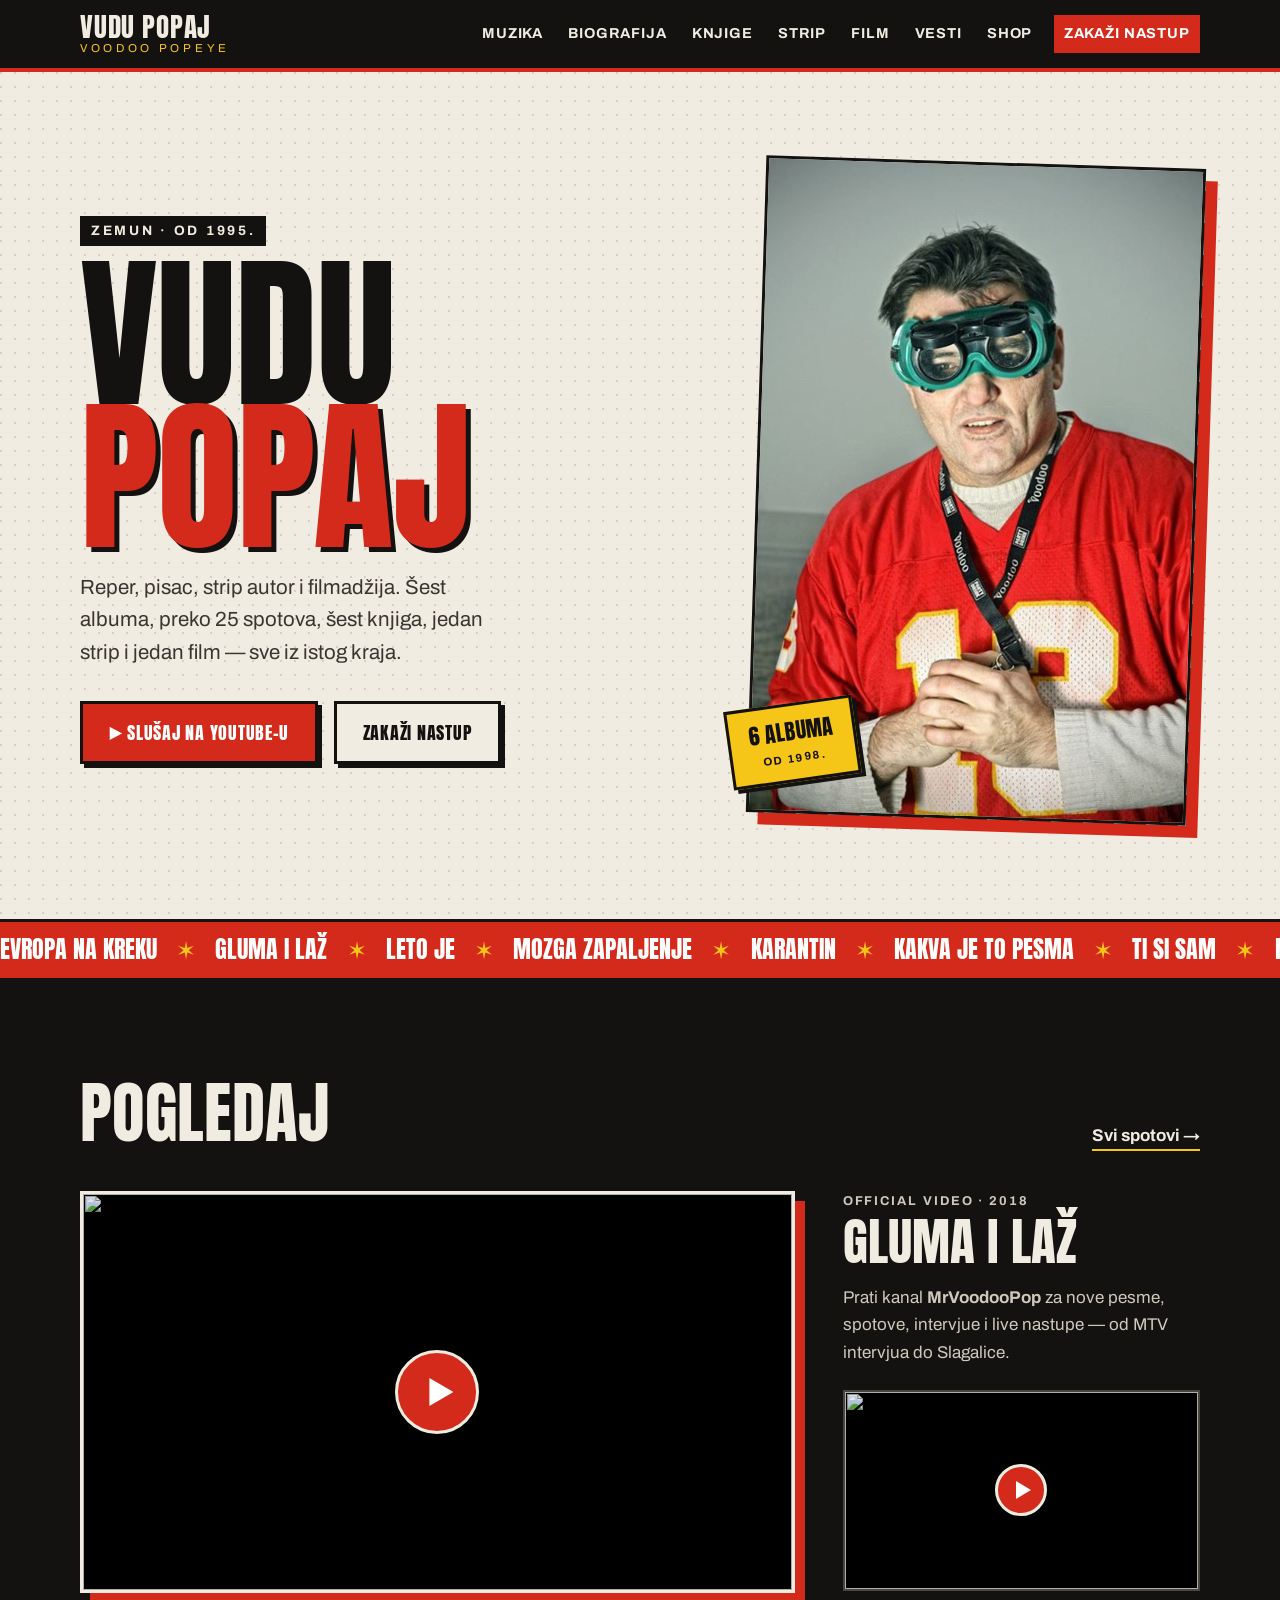
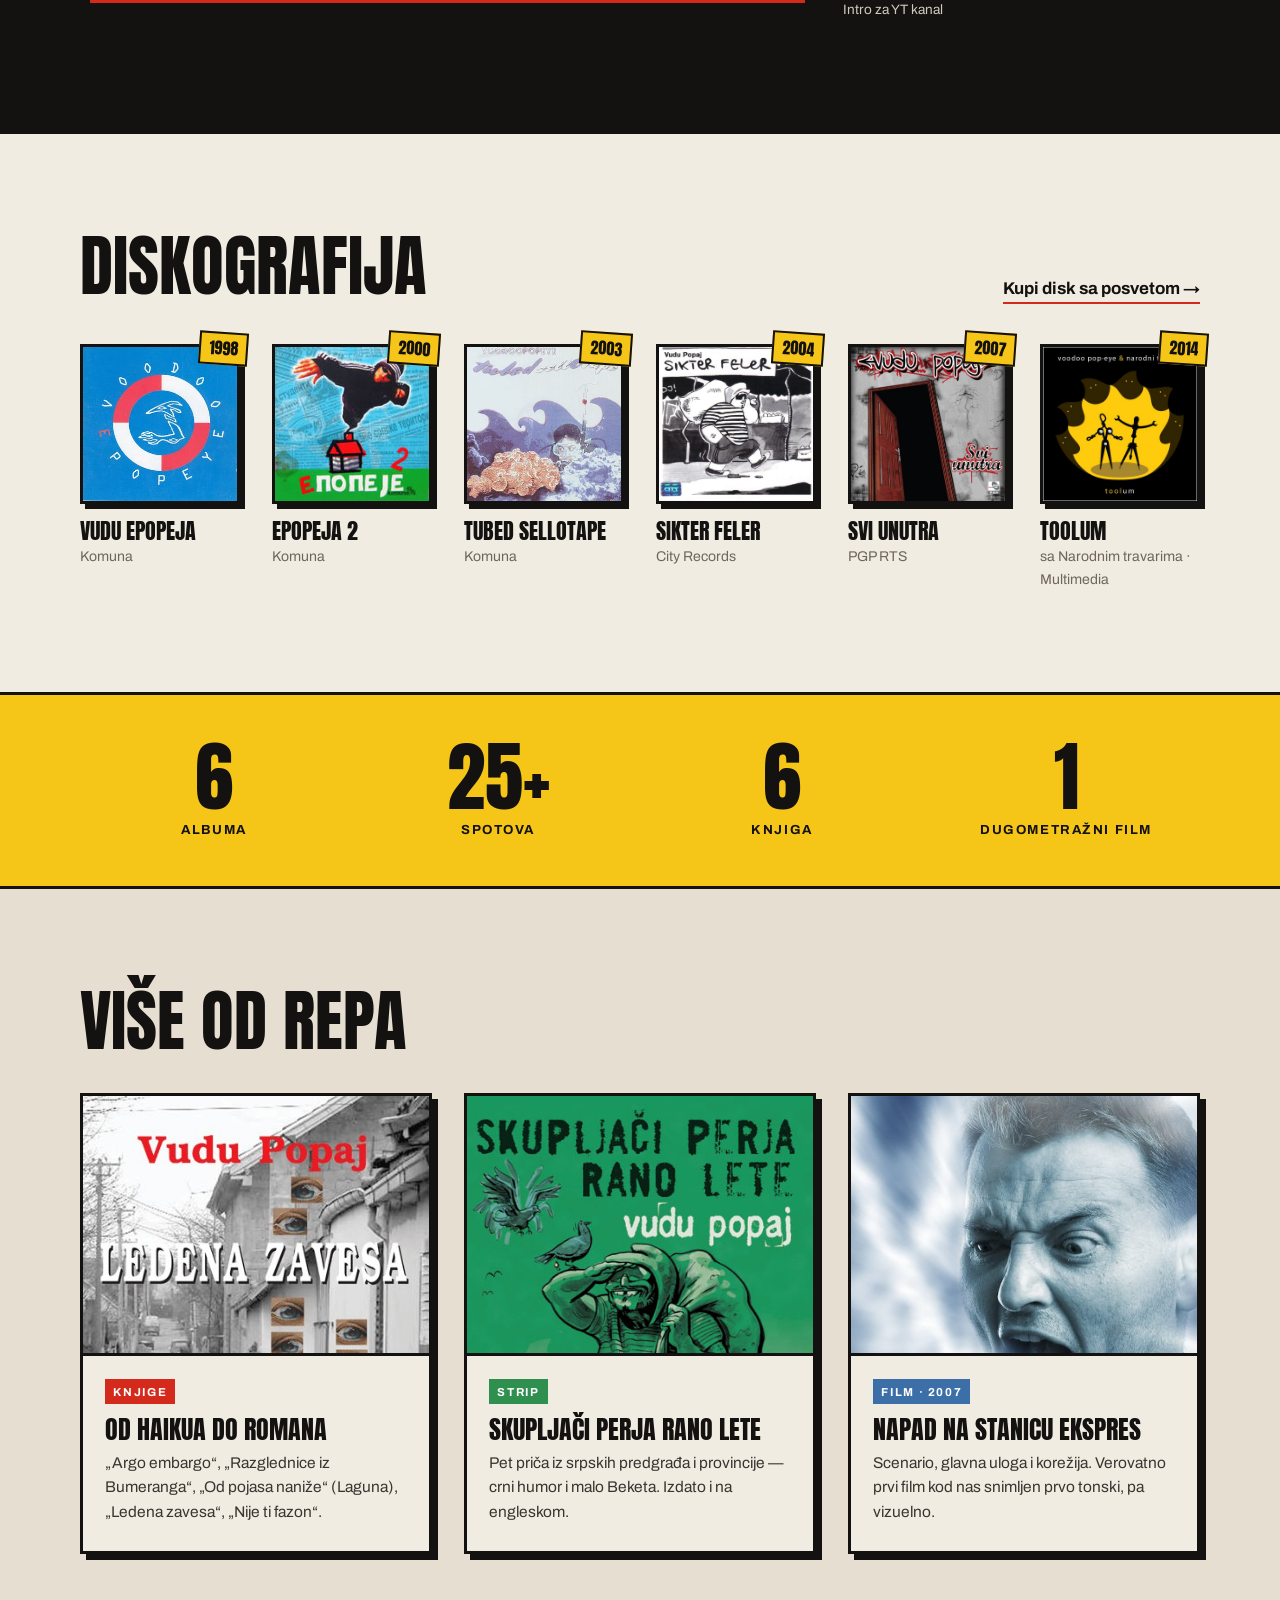
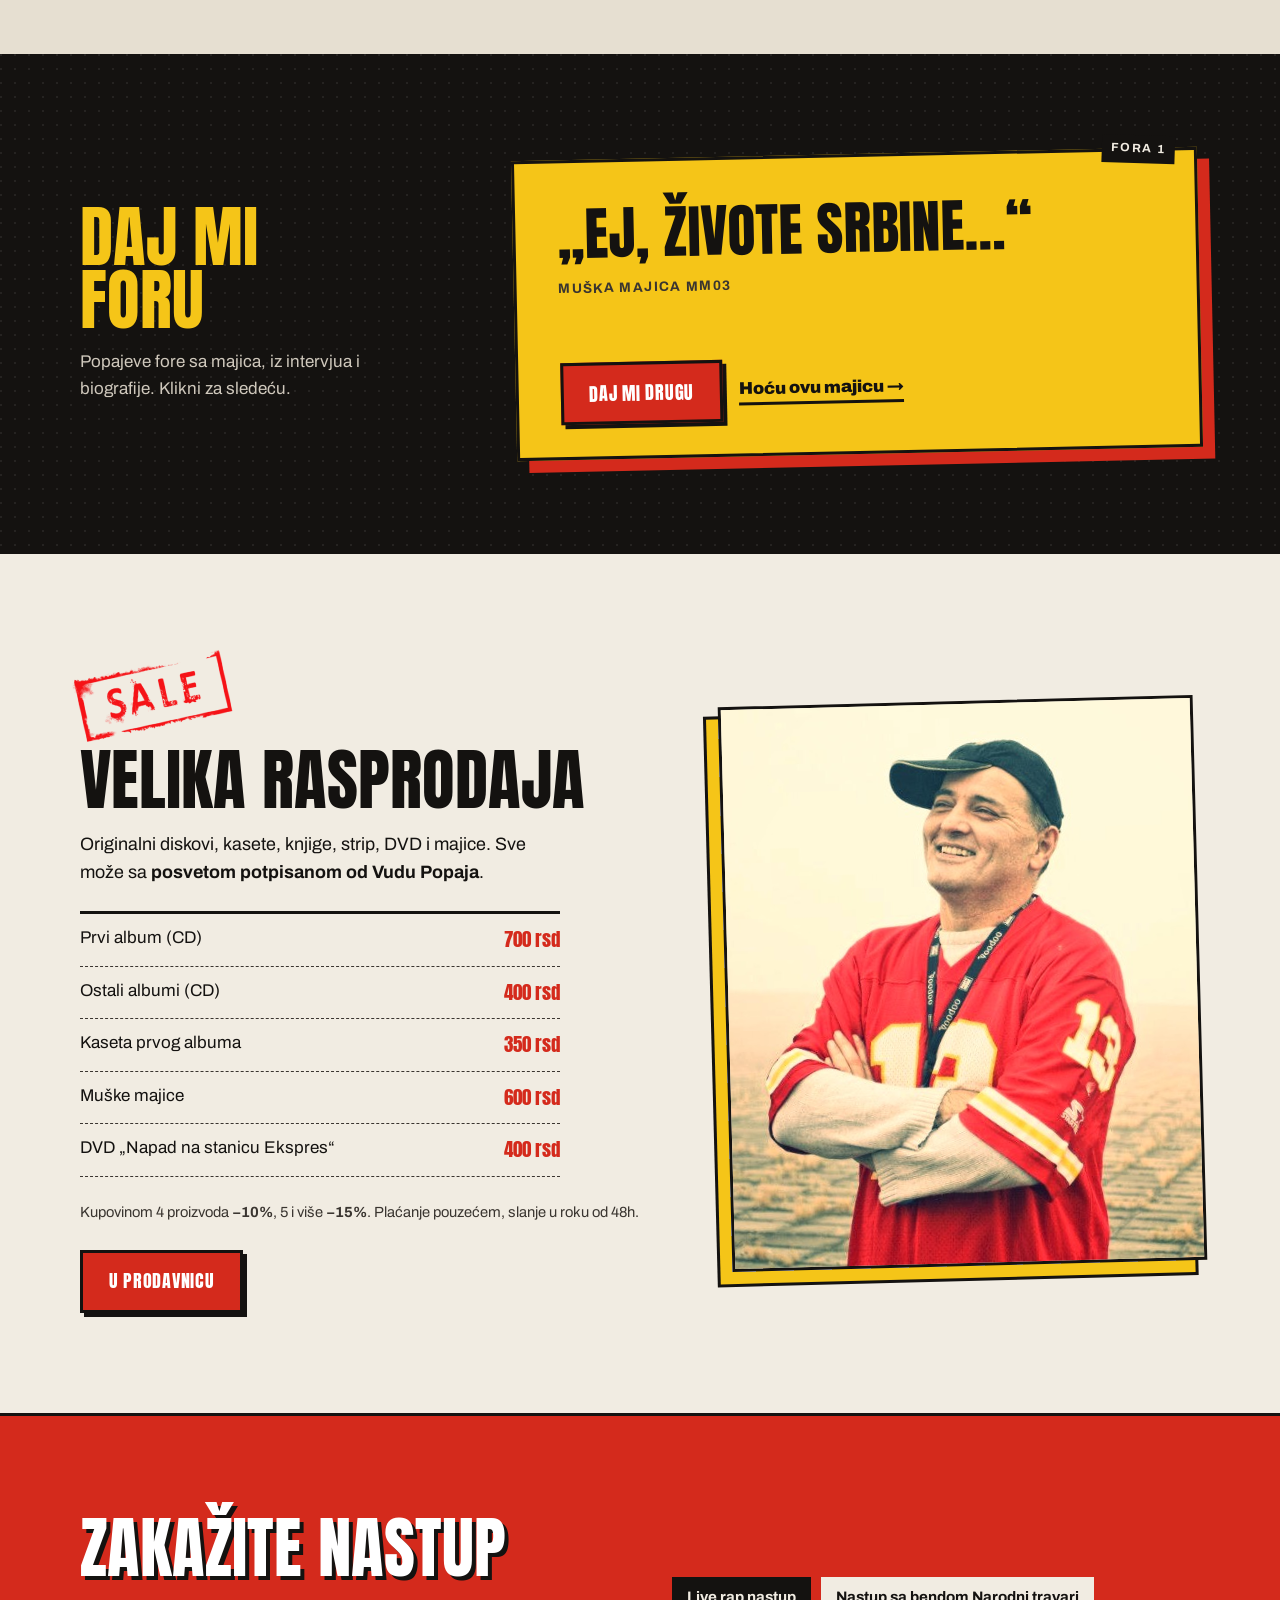
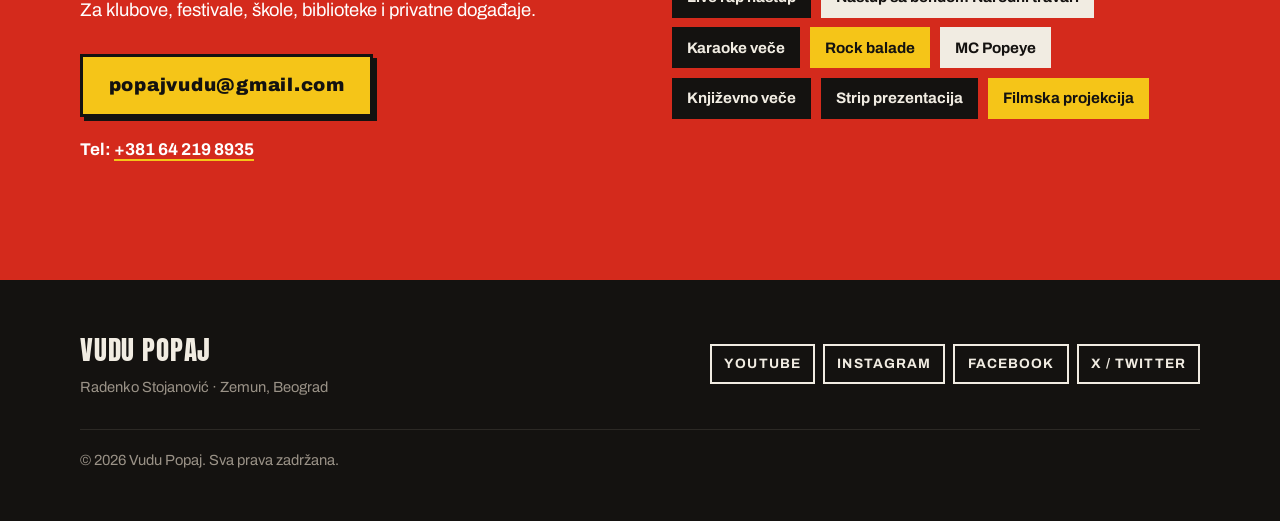
==== commit d9e7c875: "Daj mi foru: generator Popajevih fora na naslovnoj" ====
--- a/index.html
+++ b/index.html
@@ -8,7 +8,7 @@
   <link rel="icon" href="assets/favicon.svg" type="image/svg+xml">
   <link rel="apple-touch-icon" href="assets/apple-touch-icon.png">
   <meta name="theme-color" content="#141210">
-  <!-- Pregled linka pri deljenju (Facebook, Viber, WhatsApp, X) -->
+
   <meta property="og:type" content="website">
   <meta property="og:site_name" content="Vudu Popaj">
   <meta property="og:locale" content="sr_RS">
@@ -27,7 +27,6 @@
 </head>
 <body>
 
-<!-- HEADER:START -->
 <header class="site-header">
   <div class="wrap header-inner">
     <a href="index.html" class="logo" aria-label="Vudu Popaj — početna">
@@ -49,11 +48,9 @@
     </nav>
   </div>
 </header>
-<!-- HEADER:END -->
 
 <main>
 
-  <!-- ============ HERO ============ -->
   <section class="hero">
     <div class="wrap hero-grid">
       <div class="hero-text">
@@ -78,7 +75,6 @@
     </div>
   </section>
 
-  <!-- ============ TICKER ============ -->
   <div class="ticker" aria-hidden="true">
     <div class="ticker-track">
       <span>Evropa na kreku</span><span>Gluma i laž</span><span>Leto je</span><span>Mozga zapaljenje</span><span>Karantin</span><span>Kakva je to pesma</span><span>Ti si sam</span><span>Nemoj go u koprive</span><span>10 zapovesti</span>
@@ -86,7 +82,6 @@
     </div>
   </div>
 
-  <!-- ============ VIDEO ============ -->
   <section class="section video-section">
     <div class="wrap">
       <div class="section-head">
@@ -112,7 +107,6 @@
     </div>
   </section>
 
-  <!-- ============ DISKOGRAFIJA ============ -->
   <section class="section discography">
     <div class="wrap">
       <div class="section-head">
@@ -160,7 +154,6 @@
     </div>
   </section>
 
-  <!-- ============ STATS ============ -->
   <section class="stats">
     <div class="wrap stats-grid">
       <div><strong>6</strong><span>albuma</span></div>
@@ -170,7 +163,6 @@
     </div>
   </section>
 
-  <!-- ============ VIŠE OD REPA ============ -->
   <section class="section beyond">
     <div class="wrap">
       <div class="section-head">
@@ -205,7 +197,24 @@
     </div>
   </section>
 
-  <!-- ============ SHOP ============ -->
+  <section class="section fora-section" id="fora">
+    <div class="wrap fora-grid">
+      <div class="fora-intro">
+        <h2 class="section-title light">Daj mi<br>foru</h2>
+        <p>Popajeve fore sa majica, iz intervjua i biografije. Klikni za sledeću.</p>
+      </div>
+      <figure class="fora" aria-live="polite">
+        <span class="fora-broj">Fora 1</span>
+        <blockquote class="fora-tekst">„Ko se lepo obuče, lepo ga zavuče.“</blockquote>
+        <figcaption class="fora-izvor">Muška majica MM06</figcaption>
+        <div class="fora-actions">
+          <button type="button" class="btn btn-red fora-dalje">Daj mi drugu</button>
+          <a class="fora-link" href="prodavnica.html#p-mm06">Hoću ovu majicu &rarr;</a>
+        </div>
+      </figure>
+    </div>
+  </section>
+
   <section class="section shop-teaser">
     <div class="wrap shop-grid">
       <div class="shop-text">
@@ -228,7 +237,6 @@
     </div>
   </section>
 
-  <!-- ============ BOOKING ============ -->
   <section class="section booking">
     <div class="wrap booking-grid">
       <div>
@@ -252,7 +260,6 @@
 
 </main>
 
-<!-- FOOTER:START -->
 <footer class="site-footer">
   <div class="wrap footer-inner">
     <div>
@@ -268,8 +275,8 @@
     <p class="muted copyright">&copy; <span id="year">2026</span> Vudu Popaj. Sva prava zadržana.</p>
   </div>
 </footer>
-<!-- FOOTER:END -->
 
 <script src="js/main.js"></script>
+<script src="js/fore.js"></script>
 </body>
 </html>
--- a/css/style.css
+++ b/css/style.css
@@ -1,7 +1,3 @@
-/* =========================================================
-   Vudu Popaj — glavni stilovi
-   Paleta: papir, tuš, crveni dres, žuta (ToolUM)
-   ========================================================= */
 :root {
   --paper: #f1ece2;
   --paper-2: #e6dfd1;
@@ -51,7 +47,6 @@
   padding-inline: var(--gutter);
 }
 
-/* ---------- Dugmad ---------- */
 .btn {
   display: inline-block;
   font-family: var(--font-display);
@@ -78,7 +73,6 @@
 }
 .link-arrow:hover { color: var(--red); }
 
-/* ---------- Header ---------- */
 .site-header {
   position: sticky;
   top: 0;
@@ -163,7 +157,6 @@
   .nav-toggle[aria-expanded="true"] span:nth-child(4) { transform: translateY(-8px) rotate(-45deg); }
 }
 
-/* ---------- Hero ---------- */
 .hero {
   position: relative;
   overflow: hidden;
@@ -244,7 +237,6 @@
   .sticker-yellow { left: -8px; }
 }
 
-/* ---------- Ticker ---------- */
 .ticker {
   background: var(--red);
   color: #fff;
@@ -270,7 +262,6 @@
 @keyframes ticker { to { transform: translateX(-50%); } }
 @media (prefers-reduced-motion: reduce) { .ticker-track { animation: none; } }
 
-/* ---------- Sekcije ---------- */
 .section { padding-block: clamp(56px, 8vw, 100px); }
 .section-head {
   display: flex;
@@ -290,7 +281,6 @@
 }
 .section-title.light { color: var(--paper); }
 
-/* ---------- Video ---------- */
 .video-section { background: var(--ink); color: var(--paper); }
 .video-section .link-arrow { border-color: var(--yellow); }
 .video-section .link-arrow:hover { color: var(--yellow); }
@@ -361,7 +351,6 @@
   .video-grid { grid-template-columns: 1fr; }
 }
 
-/* ---------- Diskografija ---------- */
 .albums {
   list-style: none;
   margin: 0;
@@ -404,7 +393,6 @@
 }
 .album p { margin: 0; font-size: .88rem; color: var(--muted); }
 
-/* ---------- Stats ---------- */
 .stats {
   background: var(--yellow);
   border-block: var(--border);
@@ -433,7 +421,6 @@
   .stats-grid { grid-template-columns: repeat(2, 1fr); row-gap: 1.6rem; }
 }
 
-/* ---------- Kartice ---------- */
 .beyond { background: var(--paper-2); }
 .cards {
   display: grid;
@@ -485,7 +472,6 @@
   .cards { grid-template-columns: 1fr; max-width: 520px; margin-inline: auto; }
 }
 
-/* ---------- Shop ---------- */
 .shop-grid {
   display: grid;
   grid-template-columns: 1.1fr .9fr;
@@ -520,7 +506,6 @@
   .shop-photo { max-width: 420px; }
 }
 
-/* ---------- Booking ---------- */
 .booking { background: var(--red); color: #fff; border-top: var(--border); }
 .booking-grid {
   display: grid;
@@ -554,7 +539,6 @@
   .booking-grid { grid-template-columns: 1fr; }
 }
 
-/* ---------- Footer ---------- */
 .site-footer {
   background: var(--ink);
   color: var(--paper);
@@ -584,11 +568,9 @@
   .footer-inner { grid-template-columns: 1fr; }
 }
 
-/* ---------- Aktivna stavka menija ---------- */
 .main-nav a.active { color: var(--yellow); box-shadow: inset 0 -3px 0 var(--yellow); }
 @media (max-width: 960px) { .main-nav a.active { box-shadow: none; } }
 
-/* ---------- Unutrašnje strane: hero ---------- */
 .page-hero {
   padding-block: clamp(40px, 6vw, 80px) clamp(32px, 5vw, 56px);
   border-bottom: var(--border);
@@ -624,7 +606,6 @@
 .btn-sm { font-size: .95rem; padding: .6em 1.1em; }
 section[id] { scroll-margin-top: 80px; }
 
-/* ---------- Diskografija (detaljno) ---------- */
 .disc-list { display: grid; grid-template-columns: repeat(2, 1fr); gap: clamp(20px, 3vw, 36px); }
 .disc {
   display: grid;
@@ -671,7 +652,6 @@
   .disc { grid-template-columns: 96px 1fr; gap: 1rem; padding: 1rem; }
 }
 
-/* ---------- Video kartice ---------- */
 .vgrid { display: grid; grid-template-columns: repeat(2, 1fr); gap: clamp(20px, 3vw, 36px); }
 .vgrid-3 { grid-template-columns: repeat(3, 1fr); }
 .vcard { margin: 0; }
@@ -693,7 +673,6 @@
 @media (max-width: 900px) { .vgrid-3 { grid-template-columns: repeat(2, 1fr); } }
 @media (max-width: 620px) { .vgrid, .vgrid-3 { grid-template-columns: 1fr; } }
 
-/* ---------- Saradnje (lista) ---------- */
 .credits { list-style: none; margin: 0; padding: 0; border-top: var(--border); }
 .credits li {
   display: grid;
@@ -715,7 +694,6 @@
 .cta-shop { border-left: 3px solid rgba(255,255,255,.4); padding-left: clamp(0px, 4vw, 48px); }
 @media (max-width: 820px) { .cta-shop { border-left: 0; padding-left: 0; border-top: 3px solid rgba(255,255,255,.4); padding-top: 1.5rem; } }
 
-/* ---------- Biografija ---------- */
 .bio-hero {
   display: grid;
   grid-template-columns: 1.3fr .7fr;
@@ -880,7 +858,6 @@
 .next-links small { font-family: var(--font-body); font-size: .88rem; text-transform: none; font-weight: 500; color: var(--ink-2); margin-top: .4rem; }
 @media (max-width: 900px) { .next-links { grid-template-columns: repeat(2, 1fr); } }
 
-/* ---------- Varijante page-hero ---------- */
 .page-title-md { font-size: clamp(3rem, 8vw, 6.2rem); line-height: .9; }
 .page-hero-green .page-title { color: var(--green); }
 .page-hero-dark {
@@ -920,7 +897,6 @@
   .feature-cover { max-width: 300px; }
 }
 
-/* ---------- Knjige ---------- */
 .book {
   display: grid;
   grid-template-columns: 260px 1fr;
@@ -1004,7 +980,6 @@
 .order-note { grid-column: 1 / -1; margin: .5rem 0 0; font-size: 1.02rem; }
 @media (max-width: 820px) { .order-grid { grid-template-columns: 1fr; } }
 
-/* ---------- Tekst + bočni okvir (strip, film) ---------- */
 .prose-grid { display: grid; grid-template-columns: 1.25fr .75fr; gap: clamp(28px, 5vw, 64px); align-items: start; }
 .prose .section-title { margin-bottom: 1.2rem; }
 .prose p { color: var(--ink-2); max-width: 66ch; }
@@ -1033,7 +1008,6 @@
 .comic-page img { border: 4px solid var(--paper); box-shadow: 12px 12px 0 var(--red); background: #fff; }
 .comic-page figcaption { color: #b8b0a4; font-size: .9rem; margin-top: 1.2rem; }
 
-/* ---------- Film: špica ---------- */
 .credits-card {
   background: var(--ink);
   color: var(--paper);
@@ -1052,7 +1026,6 @@
 .dvd-box .price b { color: var(--yellow); }
 .dvd-box .code { color: #9a9287; margin-left: .5rem; }
 
-/* ---------- Vesti ---------- */
 .page-lead a { font-weight: 700; text-decoration-color: var(--red); text-decoration-thickness: 2px; text-underline-offset: 3px; }
 .post-feature { display: grid; grid-template-columns: 1.6fr 1fr; gap: clamp(20px, 4vw, 48px); align-items: start; }
 .post-feature-body p { color: #cfc8bc; }
@@ -1129,7 +1102,6 @@
 @media (max-width: 820px) { .follow-grid { grid-template-columns: 1fr; } }
 @media (max-width: 420px) { .follow-links { grid-template-columns: 1fr; } }
 
-/* ---------- Shop ---------- */
 [hidden] { display: none !important; }
 .shop-hero { display: grid; grid-template-columns: 1.4fr .6fr; gap: 2rem; align-items: center; }
 .shop-hero-img { transform: rotate(4deg); max-width: 340px; justify-self: center; }
@@ -1193,7 +1165,6 @@
 }
 .order-note a { color: #fff; font-weight: 700; }
 
-/* ---------- Korpa ---------- */
 .cart-fab {
   position: fixed;
   right: max(16px, env(safe-area-inset-right));
@@ -1274,7 +1245,6 @@
 .cart-send { width: 100%; text-align: center; cursor: pointer; }
 .cart-small { margin: 0; font-size: .8rem; color: var(--muted); }
 
-/* ---------- Zakaži nastup ---------- */
 .main-nav .nav-cta.active { background: var(--yellow); color: var(--ink); box-shadow: none; }
 .contact-direct { display: flex; flex-wrap: wrap; gap: 1rem; }
 .contact-line {
@@ -1342,7 +1312,6 @@
 @media (max-width: 820px) { .form-grid { grid-template-columns: 1fr; } }
 @media (max-width: 480px) { .form-row, .checks { grid-template-columns: 1fr; } }
 
-/* ---------- 404 ---------- */
 .notfound { min-height: 60vh; display: flex; align-items: center; }
 .notfound .wrap { width: 100%; }
 .notfound-grid { display: grid; grid-template-columns: 1.3fr .7fr; gap: 2rem; align-items: center; }
@@ -1362,5 +1331,66 @@
   .notfound-code { order: -1; justify-self: start; font-size: 7rem; }
 }
 
-/* ---------- Focus ---------- */
+.fora-section {
+  background:
+    radial-gradient(circle at 1px 1px, rgba(255,255,255,.07) 1px, transparent 0) 0 0 / 14px 14px,
+    var(--ink);
+  color: var(--paper);
+  overflow: hidden;
+}
+.fora-grid { display: grid; grid-template-columns: .7fr 1.3fr; gap: clamp(28px, 5vw, 64px); align-items: center; }
+.fora-intro .section-title { color: var(--yellow); margin-bottom: 1rem; }
+.fora-intro p { color: #cfc8bc; max-width: 30ch; margin: 0; }
+.fora {
+  position: relative;
+  margin: 0;
+  background: var(--yellow);
+  color: var(--ink);
+  border: var(--border);
+  box-shadow: 12px 12px 0 var(--red);
+  padding: clamp(1.6rem, 4vw, 2.6rem) clamp(1.4rem, 4vw, 2.6rem) clamp(1.4rem, 3vw, 2rem);
+  transform: rotate(-1.2deg);
+  min-height: 300px;
+  display: flex;
+  flex-direction: column;
+}
+.fora-broj {
+  position: absolute;
+  top: -1rem;
+  right: 1.2rem;
+  background: var(--ink);
+  color: var(--paper);
+  font-weight: 700;
+  font-size: .75rem;
+  text-transform: uppercase;
+  letter-spacing: .14em;
+  padding: .35em .8em;
+  transform: rotate(3deg);
+}
+.fora-tekst {
+  margin: 0 0 .9rem;
+  font-family: var(--font-display);
+  font-weight: 400;
+  text-transform: uppercase;
+  font-size: clamp(2rem, 4.6vw, 3.6rem);
+  line-height: 1.02;
+}
+.fora-duga .fora-tekst { font-size: clamp(1.5rem, 3vw, 2.4rem); line-height: 1.08; }
+.fora-izvor { font-weight: 700; font-size: .85rem; text-transform: uppercase; letter-spacing: .1em; color: var(--ink-2); margin-bottom: 1.4rem; }
+.fora-actions { margin-top: auto; display: flex; flex-wrap: wrap; align-items: center; gap: .8rem 1rem; }
+.fora-actions .btn { cursor: pointer; }
+.fora-link { font-weight: 900; text-decoration: none; border-bottom: 3px solid var(--ink); }
+.fora-link:hover { color: var(--red); border-color: var(--red); }
+.fora-anim .fora-tekst { animation: fora-in .35s cubic-bezier(.2, .9, .3, 1.3); }
+@keyframes fora-in { from { opacity: 0; transform: translateY(12px) rotate(-2deg) scale(.96); } }
+@media (prefers-reduced-motion: reduce) { .fora-anim .fora-tekst { animation: none; } }
+@media (max-width: 820px) {
+  .fora-grid { grid-template-columns: 1fr; }
+  .fora { transform: none; min-height: 0; }
+}
+
+.product { scroll-margin-top: 90px; }
+.product:target { outline: 4px solid var(--red); outline-offset: 4px; animation: target-pulse 1.2s ease 2; }
+@keyframes target-pulse { 50% { transform: translate(-3px, -3px) rotate(-1deg); box-shadow: 9px 9px 0 var(--red); } }
+
 :focus-visible { outline: 3px solid var(--yellow); outline-offset: 3px; }
